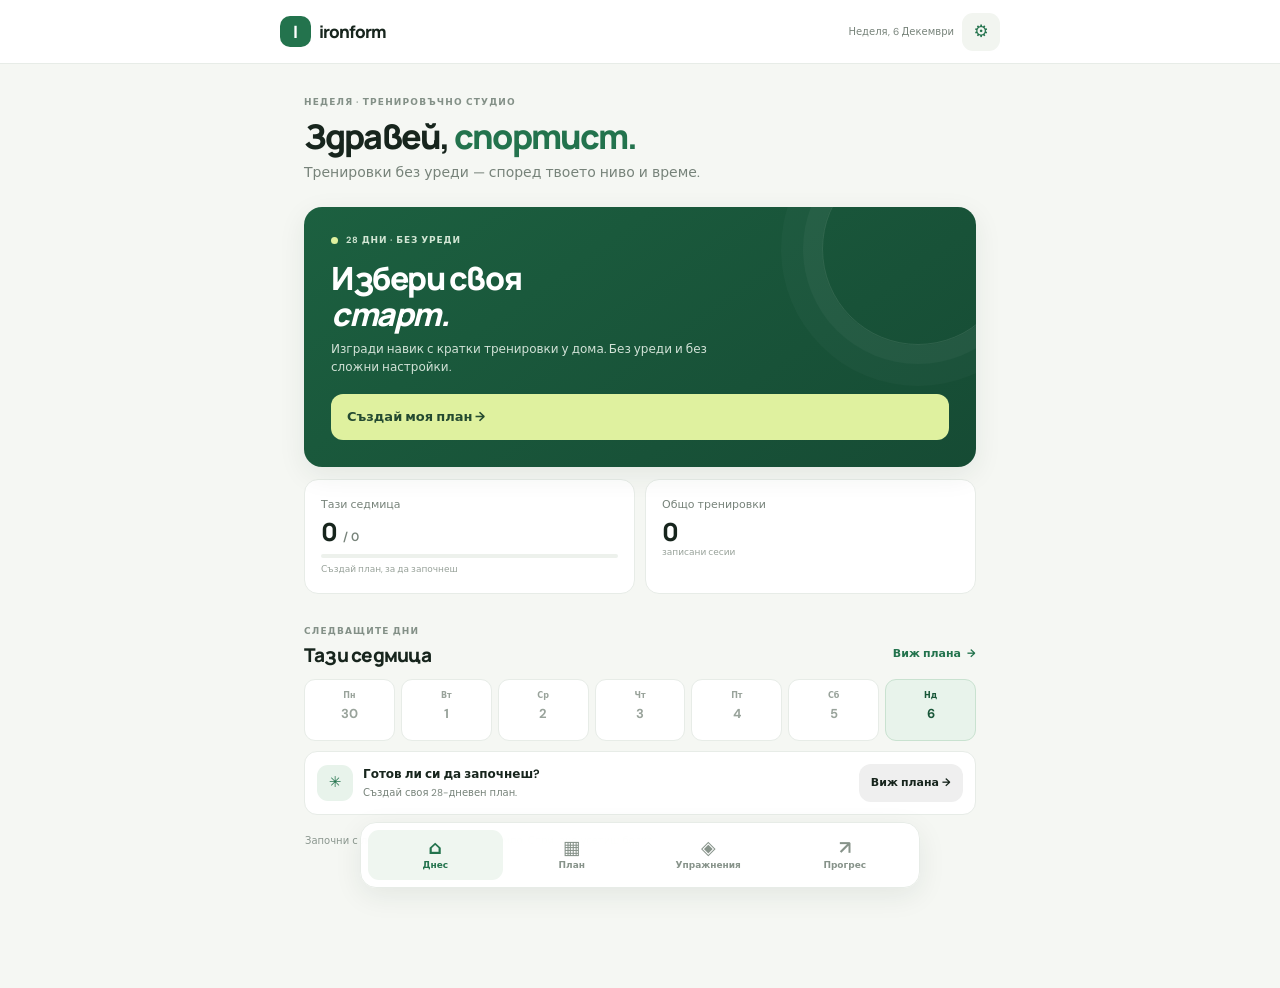
==== index.html @ 1d9c2529 "Add voice coaching and warm-up mobility guidance" ====
<!doctype html>
<html lang="bg">
<head>
  <meta charset="utf-8">
  <meta name="viewport" content="width=device-width, initial-scale=1, viewport-fit=cover">
  <meta name="theme-color" content="#f5f7f3">
  <meta name="description" content="Лесен тренировъчен план, запис на сериите и проследяване на прогреса.">
  <title>IronForm — Тренирай стъпка по стъпка</title>
  <link rel="preconnect" href="https://fonts.googleapis.com">
  <link rel="preconnect" href="https://fonts.gstatic.com" crossorigin>
  <link href="https://fonts.googleapis.com/css2?family=DM+Sans:wght@400;500;600;700&family=Manrope:wght@500;600;700;800&display=swap" rel="stylesheet">
  <link rel="stylesheet" href="styles.css?v=home-v2">
</head>
<body>
  <header class="app-header">
    <a class="brand" href="#home" aria-label="IronForm — начало"><span class="brand-mark">I</span><span>ironform</span></a>
    <div class="header-right"><span id="todayLabel"></span><button class="header-settings" id="settingsShortcut" aria-label="Настройки на плана">⚙</button></div>
  </header>

  <main class="app-main">
    <section class="view active" id="view-home" aria-labelledby="homeTitle">
      <p class="eyebrow" id="welcomeDate">ТРЕНИРОВЪЧНО СТУДИО</p>
      <h1 id="homeTitle">Здравей, <span>спортист.</span></h1>
      <p class="intro">Тренировки без уреди — според твоето ниво и време.</p>

      <article class="today-card">
        <span class="today-kicker"><i></i><span id="nextWorkoutBadge">28-ДНЕВНО ПРЕДИЗВИКАТЕЛСТВО</span></span>
        <h2 id="nextWorkoutTitle">Започни с 7 минути.</h2>
        <p id="nextWorkoutCopy">Избери зона, ниво и продължителност. Не ти трябва оборудване.</p>
        <button class="button button-primary button-large" id="heroAction">Създай моя план <span>→</span></button>
      </article>

      <div class="quick-stats" aria-label="Седмичен напредък">
        <div class="quick-stat"><span>Тази седмица</span><strong id="metricSessions">0 <small>/ 0</small></strong><div class="mini-progress"><i id="weeklyBar"></i></div><small id="weeklyCaption">Създай план, за да започнеш</small></div>
        <div class="quick-stat"><span>Общо тренировки</span><strong id="metricTotal">0</strong><small>записани сесии</small></div>
      </div>

      <section class="home-section"><div class="section-title"><div><p class="eyebrow">СЛЕДВАЩИТЕ ДНИ</p><h2>Тази седмица</h2></div><button class="plain-link" data-view="plan">Виж плана <span>→</span></button></div><div class="week-strip" id="weekStrip"></div><div class="up-next" id="upNext"></div></section>
      <p class="safety-note">Започни с лек вариант и спокойно темпо. Спри, ако усетиш болка.</p>
    </section>

    <section class="view" id="view-plan" aria-labelledby="planTitle">
      <p class="eyebrow">28 ДНИ · БЕЗ УРЕДИ</p><h1 id="planTitle">Моят план</h1><p class="intro">Кратки сесии, лесни инструкции и дни за възстановяване.</p>
      <div id="planContent"></div>
    </section>

    <section class="view" id="view-library" aria-labelledby="libraryTitle">
      <p class="eyebrow">ДВИЖЕНИЯ СЪС СОБСТВЕНО ТЕГЛО</p><h1 id="libraryTitle">Упражнения</h1><p class="intro">Кратки насоки за безопасно изпълнение.</p>
      <div class="library-tools"><label class="search-box"><span aria-hidden="true">⌕</span><input id="exerciseSearch" type="search" placeholder="Търси упражнение…" aria-label="Търси упражнение"></label><div class="filter-pills" id="groupFilters"></div></div>
      <div class="exercise-list" id="exerciseList"></div>
    </section>

    <section class="view" id="view-progress" aria-labelledby="progressTitle">
      <p class="eyebrow">ТВОЯТА ПОСЛЕДОВАТЕЛНОСТ</p><h1 id="progressTitle">Прогрес</h1><p class="intro">Виж какво си постигнал.</p>
      <div class="progress-cards"><article><span>Тренировки общо</span><strong id="progressTotal">0</strong></article><article><span>Този месец</span><strong id="progressMonth">0</strong></article><article><span>Последователни седмици</span><strong id="progressVolume">0</strong></article></div>
      <section class="history-panel"><h2>Последни тренировки</h2><div id="historyList"></div></section>
    </section>
  </main>

  <nav class="mobile-nav" aria-label="Навигация"><button class="active" data-view="home"><span>⌂</span>Днес</button><button data-view="plan"><span>▦</span>План</button><button data-view="library"><span>◈</span>Упражнения</button><button data-view="progress"><span>↗</span>Прогрес</button></nav>

  <dialog class="dialog setup-dialog" id="planDialog">
    <form method="dialog" id="planForm">
      <div class="dialog-heading"><div><p class="eyebrow" id="setupStepLabel">СТЪПКА 1 ОТ 3</p><h2>Твоят план за 28 дни</h2><p id="setupStepHint">Избери как искаш да се чувстваш.</p></div><button class="icon-button" type="button" data-close-setup aria-label="Затвори">×</button></div>
      <div class="wizard-bar"><i id="wizardProgress"></i></div>
      <section class="wizard-step active" data-step="0"><h3>Каква е целта ти?</h3><div class="choice-list"><button type="button" class="choice-card" data-choice="goal" data-value="fitness"><b>Обща форма</b><small>Повече енергия и постоянство</small><i>✓</i></button><button type="button" class="choice-card" data-choice="goal" data-value="strength"><b>Повече сила</b><small>Постепенно по-трудни движения</small><i>✓</i></button><button type="button" class="choice-card" data-choice="goal" data-value="weightloss"><b>Изгаряне на калории</b><small>Кратки активни кръгове</small><i>✓</i></button></div></section>
      <section class="wizard-step" data-step="1"><h3>Коя зона искаш да тренираш?</h3><div class="choice-grid focus-choices"><button type="button" class="choice-card compact" data-choice="focus" data-value="full"><b>Цяло тяло</b></button><button type="button" class="choice-card compact" data-choice="focus" data-value="abs"><b>Корем</b></button><button type="button" class="choice-card compact" data-choice="focus" data-value="chest"><b>Гърди</b></button><button type="button" class="choice-card compact" data-choice="focus" data-value="arms"><b>Ръце</b></button><button type="button" class="choice-card compact" data-choice="focus" data-value="legs"><b>Крака</b></button><button type="button" class="choice-card compact" data-choice="focus" data-value="butt"><b>Седалище</b></button><button type="button" class="choice-card compact" data-choice="focus" data-value="back"><b>Гръб</b></button></div><h3 class="second-question">Колко дни седмично?</h3><div class="choice-grid days-choices"><button type="button" class="choice-card compact" data-choice="days" data-value="3"><b>3 дни</b></button><button type="button" class="choice-card compact" data-choice="days" data-value="4"><b>4 дни</b></button><button type="button" class="choice-card compact" data-choice="days" data-value="5"><b>5 дни</b></button></div><h3 class="second-question">Време за тренировка</h3><div class="choice-grid duration-choices"><button type="button" class="choice-card compact" data-choice="duration" data-value="7"><b>7 мин</b></button><button type="button" class="choice-card compact" data-choice="duration" data-value="10"><b>10 мин</b></button><button type="button" class="choice-card compact" data-choice="duration" data-value="15"><b>15 мин</b></button></div></section>
      <section class="wizard-step" data-step="2"><h3>Избери нивото си</h3><div class="choice-list"><button type="button" class="choice-card" data-choice="experience" data-value="beginner"><b>Начинаещ</b><small>Спокойно темпо и основни движения</small><i>✓</i></button><button type="button" class="choice-card" data-choice="experience" data-value="intermediate"><b>Средно напреднал</b><small>Повече повторения и по-кратка почивка</small><i>✓</i></button><button type="button" class="choice-card" data-choice="experience" data-value="advanced"><b>Напреднал</b><small>По-предизвикателни варианти</small><i>✓</i></button></div><p class="equipment-note">Всички тренировки са без уреди. Използвай само постелка, ако имаш.</p></section>
      <select id="goal" class="visually-hidden" tabindex="-1" aria-hidden="true"><option value="fitness">Обща физическа форма</option><option value="strength">Сила</option><option value="weightloss">Изгаряне на калории</option></select><select id="focus" class="visually-hidden" tabindex="-1" aria-hidden="true"><option value="full">Цяло тяло</option><option value="abs">Корем</option><option value="chest">Гърди</option><option value="arms">Ръце</option><option value="legs">Крака</option><option value="butt">Седалище</option><option value="back">Гръб</option></select><select id="days" class="visually-hidden" tabindex="-1" aria-hidden="true"><option value="3">3</option><option value="4">4</option><option value="5">5</option></select><select id="duration" class="visually-hidden" tabindex="-1" aria-hidden="true"><option value="7">7</option><option value="10">10</option><option value="15">15</option></select><select id="experience" class="visually-hidden" tabindex="-1" aria-hidden="true"><option value="beginner">Начинаещ</option><option value="intermediate">Средно напреднал</option><option value="advanced">Напреднал</option></select><input class="visually-hidden" type="radio" name="equipment" value="bodyweight" checked>
      <div class="wizard-actions"><button class="button button-secondary" type="button" id="wizardBack" hidden>Назад</button><button class="button button-primary" type="button" id="wizardNext">Продължи <span>→</span></button><button class="button button-primary" type="submit" id="savePlanButton" hidden>Създай плана <span>→</span></button></div>
    </form>
  </dialog>

  <dialog class="dialog workout-dialog" id="workoutDialog"><div id="workoutModalContent"></div></dialog>
  <dialog class="dialog exercise-dialog" id="exerciseDialog"><div id="exerciseDialogContent"></div></dialog>
  <div class="toast" id="toast" role="status" aria-live="polite"></div>
  <script src="data.js"></script>
  <script src="planner.js?v=home-v2"></script>
</body>
</html>
---- styles.css ----
:root{color-scheme:light;--bg:#f5f7f3;--paper:#fff;--ink:#17251d;--muted:#77837a;--soft:#a1aaa3;--line:#e7ece7;--green:#23734d;--green-dark:#185638;--pale:#e8f3eb;--lime:#dff19f;--shadow:0 8px 28px rgba(28,54,37,.08);--body:"DM Sans",system-ui,sans-serif;--display:"Manrope",system-ui,sans-serif}*{box-sizing:border-box}html{min-height:100%;scroll-behavior:smooth}body{margin:0;min-width:320px;background:var(--bg);color:var(--ink);font:15px/1.5 var(--body);padding-bottom:calc(74px + env(safe-area-inset-bottom))}[hidden]{display:none!important}button,input,select{font:inherit}button{color:inherit;cursor:pointer;-webkit-tap-highlight-color:transparent}a{color:inherit;text-decoration:none}button:focus-visible,a:focus-visible,input:focus-visible,select:focus-visible{outline:3px solid #83bd96;outline-offset:2px}.app-header{position:sticky;z-index:10;top:0;height:58px;padding:0 17px;background:rgba(255,255,255,.94);backdrop-filter:blur(14px);border-bottom:1px solid var(--line);display:flex;align-items:center;justify-content:space-between}.brand{display:flex;align-items:center;gap:8px;font:800 17px var(--display);letter-spacing:-.06em}.brand-mark{width:31px;height:31px;display:grid;place-items:center;border-radius:10px;background:var(--green);color:#fff;font-size:17px;letter-spacing:0}.header-right{display:flex;align-items:center;gap:8px;color:var(--muted);font-size:10px;text-transform:capitalize}.header-settings,.icon-button{display:grid;place-items:center;width:38px;height:38px;border:0;border-radius:11px;background:#f2f5f0;color:var(--green);font-size:17px}.app-main{width:min(100%,600px);margin:0 auto;padding:23px 16px 28px}.view{display:none}.view.active{display:block;animation:enter .18s ease}@keyframes enter{from{opacity:.5;transform:translateY(4px)}to{opacity:1;transform:translateY(0)}}.eyebrow{margin:0 0 7px;color:#839087;font-size:9px;font-weight:700;letter-spacing:.13em}.view h1{margin:0;font:800 29px/1.12 var(--display);letter-spacing:-.055em}.view h1 span{color:var(--green)}.intro{margin:7px 0 20px;color:var(--muted);font-size:13px}.today-card{position:relative;overflow:hidden;padding:21px 19px 18px;border-radius:18px;background:linear-gradient(145deg,#1c6040,#164b34);color:white;box-shadow:var(--shadow)}.today-card::after{content:"";position:absolute;right:-38px;top:-54px;width:190px;height:190px;border-radius:50%;border:1px solid rgba(255,255,255,.1);box-shadow:0 0 0 19px rgba(255,255,255,.035),0 0 0 41px rgba(255,255,255,.025);pointer-events:none}.today-kicker{display:flex;align-items:center;gap:8px;color:#d2e6d4;font-size:9px;font-weight:700;letter-spacing:.1em}.today-kicker i{width:7px;height:7px;border-radius:50%;background:var(--lime)}.today-card h2{position:relative;z-index:1;max-width:360px;margin:14px 0 7px;font:800 27px/1.12 var(--display);letter-spacing:-.045em}.today-card p{position:relative;z-index:1;max-width:380px;margin:0 0 18px;color:#d2e2d7;font-size:12px}.button{display:inline-flex;align-items:center;justify-content:center;gap:8px;min-height:46px;padding:0 16px;border:0;border-radius:12px;font-size:13px;font-weight:700;transition:transform .15s,background .15s}.button:active{transform:scale(.98)}.button-primary{background:var(--green);color:#fff}.button-primary:hover{background:var(--green-dark)}.today-card .button-primary{background:var(--lime);color:#244a31}.today-card .button-primary:hover{background:#d1e982}.button-large{position:relative;z-index:1;width:100%;justify-content:space-between}.button-secondary{background:#eef3ee;color:#506358}.quick-stats{display:grid;grid-template-columns:1fr 1fr;gap:10px;margin-top:12px}.quick-stat{min-height:111px;padding:13px 14px;background:var(--paper);border:1px solid var(--line);border-radius:14px}.quick-stat>span,.quick-stat>small{display:block}.quick-stat>span{color:var(--muted);font-size:11px}.quick-stat>strong{display:block;margin:7px 0 2px;font:800 25px/1 var(--display)}.quick-stat>strong small{font:600 12px var(--body);color:var(--muted)}.quick-stat>small{font-size:9px;color:#98a29a}.mini-progress{height:4px;overflow:hidden;border-radius:6px;background:#edf1ec;margin:9px 0 5px}.mini-progress i{display:block;width:0;height:100%;border-radius:6px;background:var(--green);transition:width .2s}.home-section{margin-top:26px}.section-title{display:flex;justify-content:space-between;align-items:flex-end;margin-bottom:11px}.section-title .eyebrow{margin-bottom:4px}.section-title h2,.history-panel h2{margin:0;font:800 19px var(--display);letter-spacing:-.04em}.plain-link{border:0;background:none;padding:7px 0;color:var(--green);font-size:11px;font-weight:700}.plain-link span{margin-left:3px}.week-strip{display:grid;grid-template-columns:repeat(7,1fr);gap:6px}.day-cell{min-width:0;padding:9px 2px 7px;text-align:center;border:1px solid var(--line);border-radius:11px;background:#fff;color:#99a39b}.day-cell small,.day-cell strong{display:block}.day-cell small{font-size:8px;font-weight:700}.day-cell strong{margin:3px 0 4px;font-size:13px}.day-cell i{display:block;width:5px;height:5px;margin:auto;border-radius:50%;background:transparent}.day-cell.training{color:#65776b}.day-cell.training i{background:#9cc8a5}.day-cell.today{background:var(--pale);border-color:#c9e2d0;color:var(--green-dark)}.day-cell.done i{background:var(--green)}.up-next{display:flex;align-items:center;justify-content:space-between;gap:12px;margin-top:10px;padding:12px;border:1px solid var(--line);border-radius:13px;background:#fff}.up-next-main{display:flex;align-items:center;gap:10px;min-width:0}.up-next-icon{display:grid;place-items:center;width:36px;height:36px;flex:0 0 auto;border-radius:11px;background:var(--pale);color:var(--green)}.up-next strong,.up-next small{display:block}.up-next strong{font-size:12px}.up-next small{margin-top:2px;color:var(--muted);font-size:10px}.up-next .button{min-height:38px;padding:0 12px;font-size:11px;white-space:nowrap}.safety-note{margin:18px 1px 0;color:#8a968e;font-size:10px}.mobile-nav{position:fixed;z-index:20;inset:auto 0 0;display:grid;grid-template-columns:repeat(4,1fr);gap:2px;padding:6px 8px calc(6px + env(safe-area-inset-bottom));border-top:1px solid var(--line);background:rgba(255,255,255,.96);backdrop-filter:blur(16px)}.mobile-nav button{display:flex;flex-direction:column;align-items:center;justify-content:center;gap:2px;min-height:50px;border:0;border-radius:11px;background:transparent;color:#87938a;font-size:9px;font-weight:600}.mobile-nav button span{font-size:19px;line-height:1}.mobile-nav button.active{background:#eff6f0;color:var(--green)}
.plan-summary{margin-bottom:12px;padding:16px;border:1px solid #d9e9dd;border-radius:15px;background:#edf6ef}.plan-summary .eyebrow{margin-bottom:5px}.plan-summary h2{margin:0;font:800 18px/1.25 var(--display);letter-spacing:-.03em}.plan-summary p:not(.eyebrow){margin:5px 0 0;color:var(--muted);font-size:11px}.summary-tags{display:flex;gap:6px;margin-top:11px}.summary-tag{padding:6px 9px;border-radius:8px;background:#fff;color:#607166;font-size:9px;font-weight:600}.plan-days{display:grid;gap:9px}.day-plan-card{display:grid;grid-template-columns:40px minmax(0,1fr);align-items:start;gap:10px;padding:13px;border:1px solid var(--line);border-radius:14px;background:#fff}.day-mark{display:grid;place-items:center;width:36px;height:36px;border-radius:11px;background:#f0f5ef;color:var(--green);font:800 13px var(--display)}.day-plan-card h3{margin:0 0 3px;font:800 14px var(--display)}.day-plan-card p{margin:0;color:var(--muted);font-size:10px;line-height:1.4}.day-plan-card>.button{grid-column:2;justify-self:start;min-height:40px;margin-top:8px;padding:0 15px;font-size:11px}.day-exercises{display:flex;flex-wrap:wrap;gap:5px;margin-top:7px}.day-exercises span{padding:4px 7px;border-radius:7px;background:#f5f7f4;color:#56675b;font-size:9px}.rest-day{align-items:center;background:#f8f9f7}.rest-day .day-mark{background:#f0f1ed;color:#9da69e}.rest-day>span:last-child{grid-column:2;padding:4px 0;color:#9aa39a;font-size:9px;letter-spacing:.04em}.setup-empty{padding:28px 19px;text-align:center;border:1px dashed #cedbd0;border-radius:15px;background:#fff}.empty-symbol{display:grid;place-items:center;width:46px;height:46px;margin:0 auto 11px;border-radius:15px;background:var(--pale);color:var(--green);font-size:21px}.setup-empty h2{margin:0 0 6px;font:800 19px var(--display)}.setup-empty p{margin:0 auto 14px;max-width:330px;color:var(--muted);font-size:12px}.setup-empty .button{width:100%}
.library-tools{position:sticky;top:58px;z-index:5;margin:0 -16px 12px;padding:0 16px 9px;background:var(--bg)}.search-box{display:flex;align-items:center;gap:9px;height:46px;padding:0 13px;border:1px solid var(--line);border-radius:12px;background:#fff;color:#87928a}.search-box span{font-size:19px}.search-box input{width:100%;border:0;outline:0;background:transparent;color:var(--ink);font-size:13px}.filter-pills{display:flex;gap:6px;overflow-x:auto;padding:8px 0 2px;scrollbar-width:none}.filter-pills::-webkit-scrollbar{display:none}.filter-pill{flex:0 0 auto;min-height:34px;padding:0 12px;border:1px solid var(--line);border-radius:99px;background:#fff;color:#77837a;font-size:10px;font-weight:600}.filter-pill.active{border-color:var(--green);background:var(--green);color:white}.exercise-list{display:grid;gap:8px}.exercise-card{display:flex;align-items:center;gap:11px;width:100%;min-height:67px;padding:11px 12px;border:1px solid var(--line);border-radius:13px;background:#fff;text-align:left;font:inherit;color:var(--ink);transition:border-color .15s}.exercise-card:active{border-color:#8eb89a}.exercise-glyph{display:grid;place-items:center;width:39px;height:39px;flex:0 0 auto;border-radius:12px;background:var(--pale);color:var(--green);font-size:16px}.exercise-card-copy{min-width:0}.exercise-card-copy strong,.exercise-card-copy small{display:block}.exercise-card-copy strong{font:700 13px var(--display)}.exercise-card-copy small{margin-top:2px;color:var(--muted);font-size:10px}.exercise-detail{margin-left:auto;color:#87938a;font-size:18px}.empty-state{padding:28px 18px;border:1px solid var(--line);border-radius:13px;background:#fff;color:var(--muted);text-align:center;font-size:12px}
.progress-cards{display:grid;grid-template-columns:1fr 1fr;gap:9px}.progress-cards article{min-height:91px;padding:13px;border:1px solid var(--line);border-radius:13px;background:#fff}.progress-cards article:last-child{grid-column:1/-1}.progress-cards span{display:block;color:var(--muted);font-size:10px}.progress-cards strong{display:block;margin-top:8px;font:800 24px/1 var(--display)}.progress-cards strong small{font:600 11px var(--body);color:var(--muted)}.history-panel{margin-top:21px;padding:16px;border:1px solid var(--line);border-radius:14px;background:#fff}.history-panel h2{margin-bottom:11px}.history-row{display:flex;align-items:center;gap:10px;padding:11px 0;border-top:1px solid #eef1ed}.history-row:first-child{border-top:0}.history-check{display:grid;place-items:center;width:33px;height:33px;flex:0 0 auto;border-radius:10px;background:var(--pale);color:var(--green)}.history-row strong,.history-row small{display:block}.history-row strong{font-size:11px}.history-row small{margin-top:3px;color:var(--muted);font-size:9px}.history-volume{margin-left:auto;color:#607166;font-size:10px;font-weight:700;white-space:nowrap}.no-history{padding:14px 0;color:var(--muted);font-size:11px}
.dialog{width:min(100%,520px);max-width:520px;max-height:min(94dvh,850px);padding:0;overflow:auto;border:0;border-radius:21px;background:#fff;color:var(--ink);box-shadow:0 20px 80px rgba(10,31,18,.23)}.dialog::backdrop{background:rgba(12,27,18,.56);backdrop-filter:blur(3px)}.setup-dialog form{padding:19px 17px calc(17px + env(safe-area-inset-bottom))}.dialog-heading{display:flex;align-items:flex-start;justify-content:space-between;gap:12px}.dialog-heading h2{margin:0;font:800 23px var(--display);letter-spacing:-.04em}.dialog-heading p:not(.eyebrow){margin:4px 0 0;color:var(--muted);font-size:11px}.dialog-heading .eyebrow{margin-bottom:4px}.wizard-bar{height:5px;margin:17px 0 20px;overflow:hidden;border-radius:9px;background:#edf1ec}.wizard-bar i{display:block;width:33.33%;height:100%;border-radius:9px;background:var(--green);transition:width .2s}.wizard-step{display:none}.wizard-step.active{display:block}.wizard-step>h3{margin:0 0 12px;font:800 16px var(--display);letter-spacing:-.02em}.choice-list{display:grid;gap:8px}.choice-card{position:relative;display:flex;flex-direction:column;align-items:flex-start;justify-content:center;gap:3px;width:100%;min-height:61px;padding:11px 43px 11px 12px;border:1px solid var(--line);border-radius:12px;background:#fff;text-align:left}.choice-card b{font-size:12px}.choice-card small{color:var(--muted);font-size:10px}.choice-card i{position:absolute;right:12px;top:50%;display:grid;place-items:center;width:21px;height:21px;transform:translateY(-50%);border:1px solid #dce5dc;border-radius:50%;color:transparent;font-size:11px;font-style:normal}.choice-card.selected{border-color:#69a77d;background:#f3f8f3;box-shadow:0 0 0 1px #69a77d}.choice-card.selected i{border-color:var(--green);background:var(--green);color:#fff}.choice-grid{display:grid;grid-template-columns:repeat(4,1fr);gap:7px}.choice-card.compact{min-height:48px;align-items:center;padding:8px 5px;text-align:center}.second-question{margin-top:19px!important}.simple-select{display:grid;gap:6px;margin-top:15px}.simple-select span{font-size:10px;font-weight:700;color:#67746a}.simple-select select{height:45px;padding:0 11px;border:1px solid var(--line);border-radius:10px;background:#fbfcfa;color:var(--ink);font-size:12px}.wizard-actions{display:flex;gap:8px;margin-top:20px}.wizard-actions .button{flex:1}.visually-hidden{position:absolute!important;width:1px!important;height:1px!important;padding:0!important;margin:-1px!important;overflow:hidden!important;clip:rect(0,0,0,0)!important;white-space:nowrap!important;border:0!important}
.workout-dialog{width:100%;height:100dvh;max-width:none;max-height:none;margin:0;padding:0;border-radius:0}.workout-dialog>div{min-height:100%;padding:calc(14px + env(safe-area-inset-top)) 17px calc(18px + env(safe-area-inset-bottom));display:flex;flex-direction:column}.workout-head{display:flex;align-items:flex-start;justify-content:space-between;gap:10px;padding-bottom:13px;border-bottom:1px solid var(--line)}.workout-head .eyebrow{margin-bottom:4px}.workout-head h2{margin:0;font:800 21px var(--display)}.workout-head p:not(.eyebrow){margin:3px 0 0;color:var(--muted);font-size:10px}.workout-progress{margin:12px 0 15px;color:var(--muted);font-size:10px}.progress-track{height:5px;margin-top:6px;overflow:hidden;border-radius:8px;background:#edf1ec}.progress-track i{display:block;height:100%;border-radius:8px;background:var(--green);transition:width .2s}.workout-focus{flex:1}.exercise-step-label{margin:0 0 7px;color:var(--green);font-size:10px;font-weight:700;letter-spacing:.08em}.workout-focus h3{margin:0;font:800 24px/1.18 var(--display);letter-spacing:-.04em}.workout-focus .exercise-meta{margin:6px 0 16px;color:var(--muted);font-size:11px}.set-card{padding:15px;border:1px solid var(--line);border-radius:15px;background:#f9faf8}.set-card-top{display:flex;justify-content:space-between;align-items:center;margin-bottom:12px}.set-card-top strong{font:800 14px var(--display)}.set-card-top span{color:var(--muted);font-size:10px}.set-fields{display:grid;grid-template-columns:1fr 1fr;gap:9px}.set-fields label{display:grid;gap:5px;color:#69766c;font-size:9px;font-weight:700}.set-fields input{width:100%;height:49px;padding:0 11px;border:1px solid #dfe7df;border-radius:11px;background:#fff;color:var(--ink);font-size:17px;font-weight:700}.set-action{width:100%;margin-top:12px}.rest-timer{display:flex;align-items:center;justify-content:space-between;gap:10px;margin-top:11px;padding:12px;border-radius:12px;background:var(--pale)}.rest-timer span{color:#607166;font-size:10px}.rest-timer strong{display:block;color:var(--green-dark);font:800 19px var(--display)}.rest-timer .button{min-height:36px;padding:0 11px;font-size:10px}.finish-bar{margin-top:12px}.finish-bar .button{width:100%;min-height:49px}.finish-bar p{margin:0 0 9px;color:var(--muted);text-align:center;font-size:10px}.exercise-todo{display:flex;gap:6px;flex-wrap:wrap;margin-top:15px}.exercise-todo span{padding:5px 8px;border-radius:8px;background:#f1f4f0;color:#7a867d;font-size:9px}.exercise-todo span.current{background:var(--pale);color:var(--green);font-weight:700}
.exercise-dialog{max-width:780px}.exercise-dialog>div{padding:0}.exercise-detail-layout{display:grid;grid-template-columns:1fr 1fr}.exercise-media{display:grid;place-items:center;min-height:260px;overflow:hidden;background:#173a29}.exercise-media video,.exercise-media img{display:block;width:100%;height:100%;max-height:460px;object-fit:cover}.exercise-media-placeholder{display:grid;place-items:center;width:100%;min-height:260px;color:var(--lime);font-size:56px}.exercise-detail-copy{padding:19px}.exercise-detail-top{display:flex;align-items:flex-start;justify-content:space-between;gap:8px}.exercise-detail-top h2{margin:0;font:800 22px/1.15 var(--display);letter-spacing:-.035em}.exercise-detail-top .eyebrow{margin-bottom:5px}.exercise-description{margin:13px 0;color:var(--muted);font-size:11px;line-height:1.65}.exercise-prescription{display:grid;grid-template-columns:repeat(3,1fr);gap:6px;margin:13px 0 17px}.exercise-prescription span{padding:9px 7px;border-radius:10px;background:#f2f6f1}.exercise-prescription small,.exercise-prescription b{display:block}.exercise-prescription small{color:#89948c;font-size:7px;letter-spacing:.08em}.exercise-prescription b{margin-top:3px;font:800 12px var(--display)}.exercise-detail-copy>h3{margin:0 0 7px;font:800 13px var(--display)}.exercise-tips{display:grid;gap:7px;margin:0;padding:0;list-style:none}.exercise-tips li{position:relative;padding-left:16px;color:#66736a;font-size:10px}.exercise-tips li::before{position:absolute;left:0;content:"✓";color:var(--green);font-weight:800}.toast{position:fixed;z-index:50;right:14px;bottom:calc(78px + env(safe-area-inset-bottom));left:14px;max-width:560px;margin:0 auto;padding:12px 15px;border-radius:12px;background:#173f2b;color:#fff;text-align:center;font-size:12px;box-shadow:var(--shadow);opacity:0;pointer-events:none;transform:translateY(8px);transition:.2s}.toast.show{opacity:1;transform:translateY(0)}body.workout-active .mobile-nav{display:none}body.workout-active{padding-bottom:0}
@media(min-width:700px){.app-header{height:64px;padding:0 max(calc((100vw - 720px)/2),22px)}.app-main{width:min(100%,720px);padding:32px 24px 40px}.view h1{font-size:34px}.intro{font-size:14px;margin-bottom:24px}.today-card{padding:27px}.today-card h2{font-size:32px}.quick-stat{padding:16px}.home-section{margin-top:31px}.mobile-nav{right:50%;bottom:12px;left:auto;width:min(560px,calc(100% - 24px));transform:translateX(50%);padding:7px;border:1px solid var(--line);border-radius:16px;box-shadow:var(--shadow)}body{padding-bottom:100px}.day-plan-card{grid-template-columns:44px 1fr auto;align-items:center;padding:15px}.day-plan-card>.button{grid-column:auto;grid-row:1;justify-self:end;margin:0}.rest-day>span:last-child{grid-column:3;grid-row:1}.plan-days{gap:10px}.dialog{border-radius:20px}.workout-dialog{width:min(560px,100%);height:min(100dvh,920px);max-height:94dvh;margin:auto;border-radius:20px}.workout-dialog>div{min-height:100%;padding:22px}.exercise-detail-copy{padding:24px}.exercise-media{min-height:390px}}
@media(max-width:380px){.app-main{padding-right:13px;padding-left:13px}.today-card{padding:18px 16px}.today-card h2{font-size:24px}.week-strip{gap:4px}.day-cell{padding-right:1px;padding-left:1px}.day-cell small{font-size:7px}.quick-stat{padding:12px}.up-next{padding:10px}.up-next .button{padding:0 9px}}
@media(prefers-reduced-motion:reduce){*,*::before,*::after{scroll-behavior:auto!important;animation-duration:.01ms!important;transition-duration:.01ms!important}}

/* Home-workout challenge additions */
.challenge-week{margin:18px 0 24px}.challenge-week-heading{display:flex;align-items:center;justify-content:space-between;margin:0 2px 9px;color:var(--green);font-size:10px;font-weight:800;letter-spacing:.08em}.challenge-week-heading strong{color:#849188;font-size:10px;font-weight:600;letter-spacing:0}.focus-choices{grid-template-columns:repeat(2,minmax(0,1fr))}.focus-choices .choice-card{min-height:54px}.equipment-note{margin:14px 0 0;padding:12px;border-radius:11px;background:#eff5ef;color:#607166;font-size:12px}.body-reps-field{display:grid;gap:5px;margin:12px 0;color:#65756a;font-size:11px;font-weight:700}.body-reps-field input{width:100%;height:49px;padding:0 13px;border:1px solid var(--line);border-radius:11px;background:#fff;color:var(--ink);font-size:19px;font-weight:700}.workout-adjust{display:flex;justify-content:space-between;gap:10px;margin-top:10px}.workout-adjust button{padding:6px 0;border:0;background:transparent;color:var(--green);font-size:11px;font-weight:700}.warmup-note{margin:13px 0;padding:11px;border-radius:10px;background:#f3f6ef;color:#647567;font-size:11px}.home-move-illustration{min-height:170px;background:radial-gradient(circle at 50% 45%,#dff19f 0 38px,transparent 39px),linear-gradient(145deg,#e8f3eb,#f7faf5);font-size:46px;color:#23734d}.workout-done{border-color:#cce1cf;background:#fbfefb}.day-plan-card .day-exercises{max-height:70px;overflow:hidden}.exercise-tips{padding-left:18px;color:#627268;font-size:12px}.exercise-tips li{margin:5px 0}.exercise-list{padding-bottom:20px}
@media(min-width:620px){.focus-choices{grid-template-columns:repeat(3,minmax(0,1fr))}}
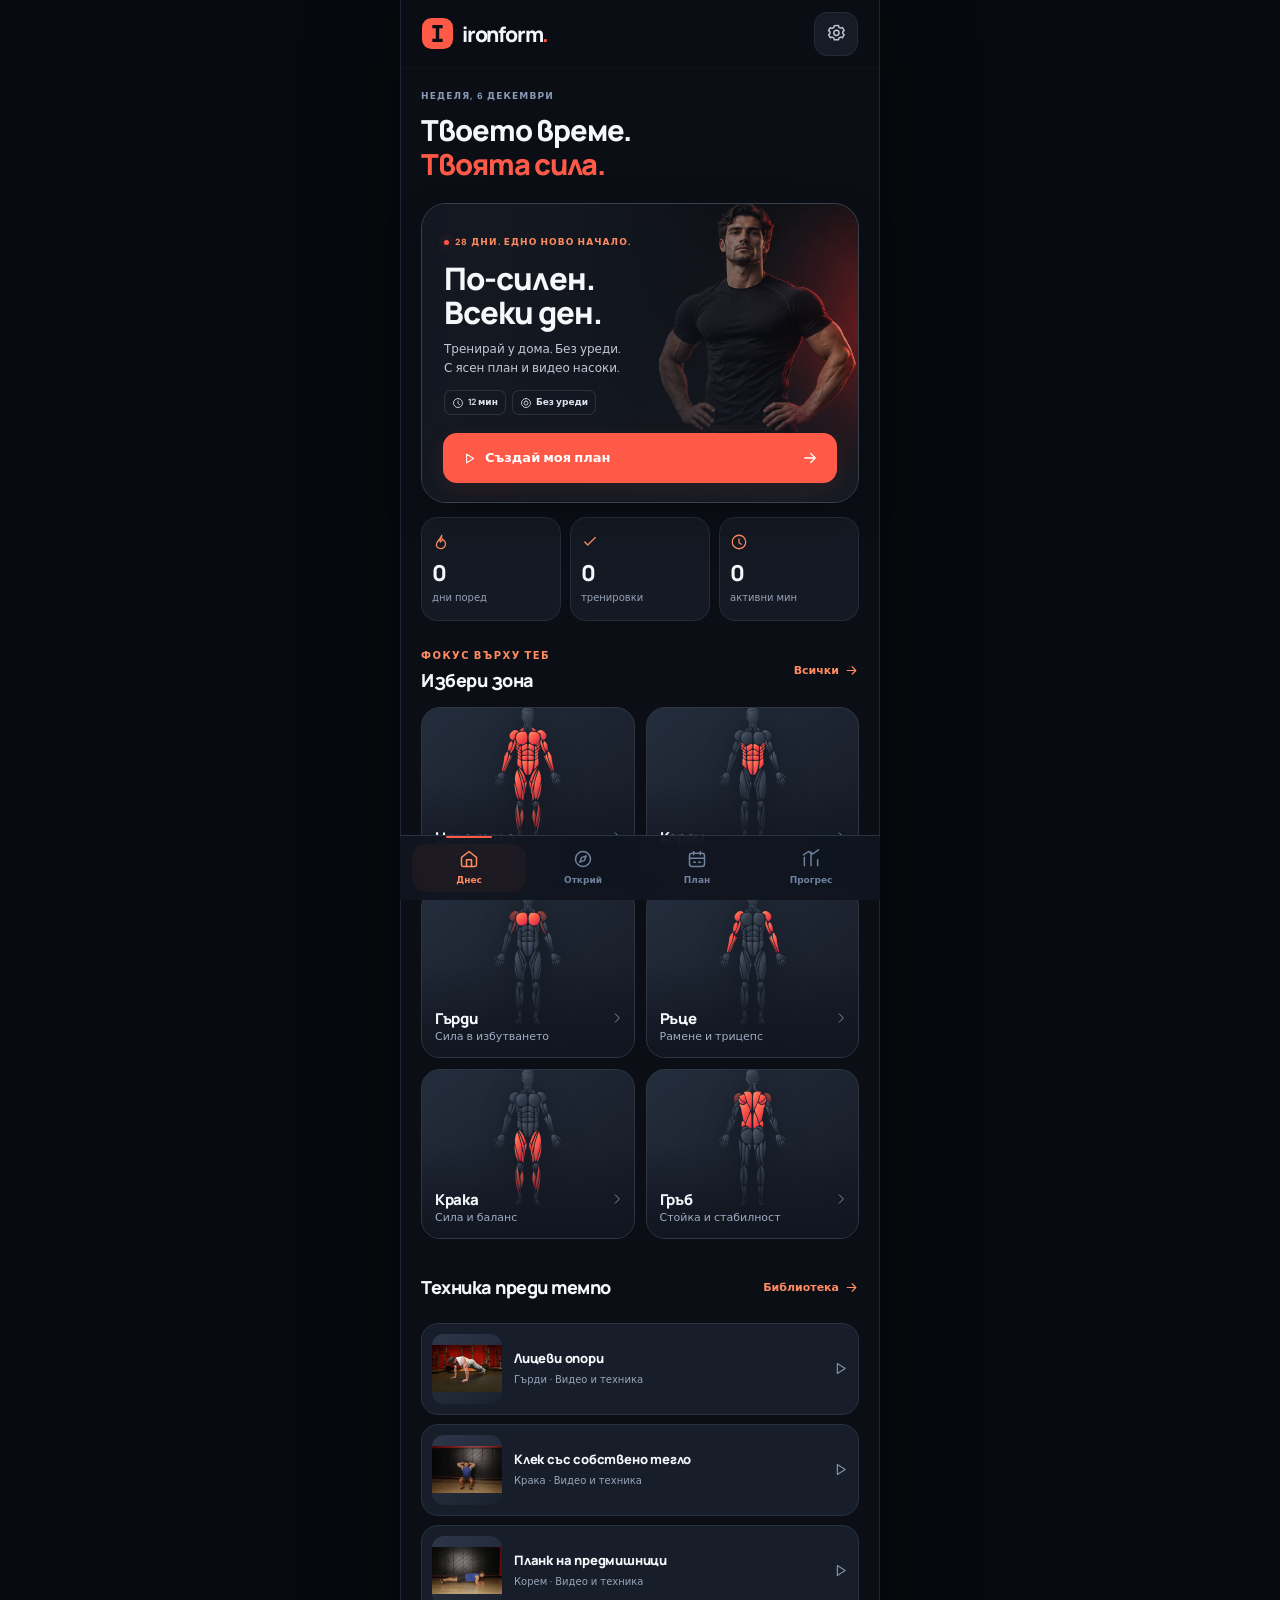
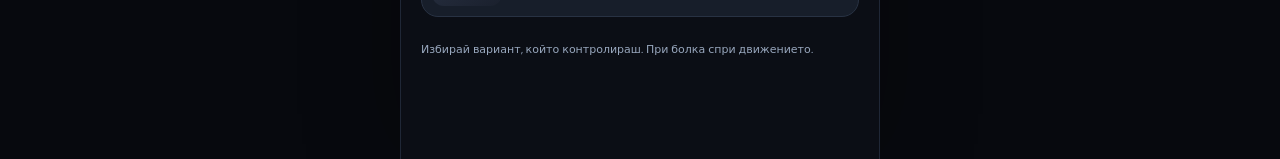
==== commit 42befc69: "Rebuild IronForm with dark mobile UI, anatomical atlas and verified exercise videos" ====
--- a/index.html
+++ b/index.html
@@ -3,78 +3,54 @@
 <head>
   <meta charset="utf-8">
   <meta name="viewport" content="width=device-width, initial-scale=1, viewport-fit=cover">
-  <meta name="theme-color" content="#f5f7f3">
-  <meta name="description" content="Лесен тренировъчен план, запис на сериите и проследяване на прогреса.">
-  <title>IronForm — Тренирай стъпка по стъпка</title>
+  <meta name="theme-color" content="#0b0e15">
+  <meta name="color-scheme" content="dark">
+  <meta name="description" content="IronForm — персонален тренировъчен план у дома, видео техника и мускулни илюстрации. Тренирай с увереност, без уреди.">
+  <meta name="apple-mobile-web-app-capable" content="yes">
+  <meta name="apple-mobile-web-app-status-bar-style" content="black-translucent">
+  <title>IronForm — Твоят тренировъчен ритъм</title>
   <link rel="preconnect" href="https://fonts.googleapis.com">
   <link rel="preconnect" href="https://fonts.gstatic.com" crossorigin>
   <link href="https://fonts.googleapis.com/css2?family=DM+Sans:wght@400;500;600;700&family=Manrope:wght@500;600;700;800&display=swap" rel="stylesheet">
-  <link rel="stylesheet" href="styles.css?v=home-v2">
+  <link rel="icon" type="image/svg+xml" href="data:image/svg+xml,%3Csvg xmlns='http://www.w3.org/2000/svg' viewBox='0 0 64 64'%3E%3Crect width='64' height='64' rx='17' fill='%23ff5947'/%3E%3Cpath d='M22 15h20v7h-6v20h6v7H22v-7h6V22h-6z' fill='%230b0e15'/%3E%3C/svg%3E">
+  <link rel="stylesheet" href="styles.css?v=premium-v1">
+  <script defer src="anatomy.js?v=premium-v1"></script>
+  <script defer src="exercise-data.js?v=premium-v1"></script>
+  <script defer src="media-data.js?v=premium-v1"></script>
+  <script defer src="premium.js?v=premium-v1"></script>
 </head>
 <body>
-  <header class="app-header">
-    <a class="brand" href="#home" aria-label="IronForm — начало"><span class="brand-mark">I</span><span>ironform</span></a>
-    <div class="header-right"><span id="todayLabel"></span><button class="header-settings" id="settingsShortcut" aria-label="Настройки на плана">⚙</button></div>
-  </header>
+  <div class="app-shell">
+    <header class="app-header">
+      <a class="brand" href="#home" data-nav="home" aria-label="IronForm — начало">
+        <svg class="brand-symbol" viewBox="0 0 36 36" fill="none" aria-hidden="true"><rect width="36" height="36" rx="11" fill="currentColor"/><path d="M12 8h12v4h-4v12h4v4H12v-4h4V12h-4V8Z" fill="#0B0E15"/></svg>
+        <span>ironform<span class="brand-dot">.</span></span>
+      </a>
+      <button class="header-action icon-button" type="button" data-action="settings" aria-label="Настройки">
+        <svg viewBox="0 0 24 24" fill="none" stroke="currentColor" stroke-width="1.7" stroke-linecap="round" stroke-linejoin="round" aria-hidden="true"><path d="m9.5 3-.6 2.2-2 .9-2-.7-2 3.4L4.5 10v2l-1.6 1.4 2 3.4 2-.7 2 .9.6 2.2h4.7l.6-2.2 2-.9 2 .7 2-3.4-1.6-1.4v-2l1.6-1.4-2-3.4-2 .7-2-.9-.6-2.2Z"/><circle cx="11.9" cy="11.2" r="3"/></svg>
+      </button>
+    </header>
 
-  <main class="app-main">
-    <section class="view active" id="view-home" aria-labelledby="homeTitle">
-      <p class="eyebrow" id="welcomeDate">ТРЕНИРОВЪЧНО СТУДИО</p>
-      <h1 id="homeTitle">Здравей, <span>спортист.</span></h1>
-      <p class="intro">Тренировки без уреди — според твоето ниво и време.</p>
+    <main class="app-main">
+      <section class="view active" id="view-home" aria-label="Днес"><div id="homeContent"><div class="initial-loader" aria-live="polite"><span class="loader-mark"></span><p>Твоят следващ старт е тук.</p></div></div></section>
+      <section class="view" id="view-discover" aria-label="Открий тренировка"><div id="discoverContent"></div></section>
+      <section class="view" id="view-plan" aria-label="Моят план"><div id="planContent"></div></section>
+      <section class="view" id="view-progress" aria-label="Моят прогрес"><div id="progressContent"></div></section>
+    </main>
 
-      <article class="today-card">
-        <span class="today-kicker"><i></i><span id="nextWorkoutBadge">28-ДНЕВНО ПРЕДИЗВИКАТЕЛСТВО</span></span>
-        <h2 id="nextWorkoutTitle">Започни с 7 минути.</h2>
-        <p id="nextWorkoutCopy">Избери зона, ниво и продължителност. Не ти трябва оборудване.</p>
-        <button class="button button-primary button-large" id="heroAction">Създай моя план <span>→</span></button>
-      </article>
+    <nav class="bottom-nav" aria-label="Основна навигация">
+      <button class="active" type="button" data-nav="home" aria-current="page"><svg viewBox="0 0 24 24" fill="none" stroke="currentColor" stroke-width="1.8" stroke-linecap="round" stroke-linejoin="round" aria-hidden="true"><path d="m3 10 9-7 9 7v9a2 2 0 0 1-2 2H5a2 2 0 0 1-2-2z"/><path d="M9 21v-8h6v8"/></svg><span>Днес</span></button>
+      <button type="button" data-nav="discover"><svg viewBox="0 0 24 24" fill="none" stroke="currentColor" stroke-width="1.8" stroke-linecap="round" stroke-linejoin="round" aria-hidden="true"><circle cx="12" cy="12" r="9"/><path d="m15.8 8.2-2.1 5.5-5.5 2.1 2.1-5.5z"/></svg><span>Открий</span></button>
+      <button type="button" data-nav="plan"><svg viewBox="0 0 24 24" fill="none" stroke="currentColor" stroke-width="1.8" stroke-linecap="round" stroke-linejoin="round" aria-hidden="true"><rect x="3" y="5" width="18" height="16" rx="3"/><path d="M16 3v4M8 3v4M3 11h18m-13 5h2m4 0h2"/></svg><span>План</span></button>
+      <button type="button" data-nav="progress"><svg viewBox="0 0 24 24" fill="none" stroke="currentColor" stroke-width="1.8" stroke-linecap="round" stroke-linejoin="round" aria-hidden="true"><path d="M4 20V10m8 10V4m8 16v-7"/><path d="m3 7 6-4 5 3 7-5"/></svg><span>Прогрес</span></button>
+    </nav>
+  </div>
 
-      <div class="quick-stats" aria-label="Седмичен напредък">
-        <div class="quick-stat"><span>Тази седмица</span><strong id="metricSessions">0 <small>/ 0</small></strong><div class="mini-progress"><i id="weeklyBar"></i></div><small id="weeklyCaption">Създай план, за да започнеш</small></div>
-        <div class="quick-stat"><span>Общо тренировки</span><strong id="metricTotal">0</strong><small>записани сесии</small></div>
-      </div>
-
-      <section class="home-section"><div class="section-title"><div><p class="eyebrow">СЛЕДВАЩИТЕ ДНИ</p><h2>Тази седмица</h2></div><button class="plain-link" data-view="plan">Виж плана <span>→</span></button></div><div class="week-strip" id="weekStrip"></div><div class="up-next" id="upNext"></div></section>
-      <p class="safety-note">Започни с лек вариант и спокойно темпо. Спри, ако усетиш болка.</p>
-    </section>
-
-    <section class="view" id="view-plan" aria-labelledby="planTitle">
-      <p class="eyebrow">28 ДНИ · БЕЗ УРЕДИ</p><h1 id="planTitle">Моят план</h1><p class="intro">Кратки сесии, лесни инструкции и дни за възстановяване.</p>
-      <div id="planContent"></div>
-    </section>
-
-    <section class="view" id="view-library" aria-labelledby="libraryTitle">
-      <p class="eyebrow">ДВИЖЕНИЯ СЪС СОБСТВЕНО ТЕГЛО</p><h1 id="libraryTitle">Упражнения</h1><p class="intro">Кратки насоки за безопасно изпълнение.</p>
-      <div class="library-tools"><label class="search-box"><span aria-hidden="true">⌕</span><input id="exerciseSearch" type="search" placeholder="Търси упражнение…" aria-label="Търси упражнение"></label><div class="filter-pills" id="groupFilters"></div></div>
-      <div class="exercise-list" id="exerciseList"></div>
-    </section>
-
-    <section class="view" id="view-progress" aria-labelledby="progressTitle">
-      <p class="eyebrow">ТВОЯТА ПОСЛЕДОВАТЕЛНОСТ</p><h1 id="progressTitle">Прогрес</h1><p class="intro">Виж какво си постигнал.</p>
-      <div class="progress-cards"><article><span>Тренировки общо</span><strong id="progressTotal">0</strong></article><article><span>Този месец</span><strong id="progressMonth">0</strong></article><article><span>Последователни седмици</span><strong id="progressVolume">0</strong></article></div>
-      <section class="history-panel"><h2>Последни тренировки</h2><div id="historyList"></div></section>
-    </section>
-  </main>
-
-  <nav class="mobile-nav" aria-label="Навигация"><button class="active" data-view="home"><span>⌂</span>Днес</button><button data-view="plan"><span>▦</span>План</button><button data-view="library"><span>◈</span>Упражнения</button><button data-view="progress"><span>↗</span>Прогрес</button></nav>
-
-  <dialog class="dialog setup-dialog" id="planDialog">
-    <form method="dialog" id="planForm">
-      <div class="dialog-heading"><div><p class="eyebrow" id="setupStepLabel">СТЪПКА 1 ОТ 3</p><h2>Твоят план за 28 дни</h2><p id="setupStepHint">Избери как искаш да се чувстваш.</p></div><button class="icon-button" type="button" data-close-setup aria-label="Затвори">×</button></div>
-      <div class="wizard-bar"><i id="wizardProgress"></i></div>
-      <section class="wizard-step active" data-step="0"><h3>Каква е целта ти?</h3><div class="choice-list"><button type="button" class="choice-card" data-choice="goal" data-value="fitness"><b>Обща форма</b><small>Повече енергия и постоянство</small><i>✓</i></button><button type="button" class="choice-card" data-choice="goal" data-value="strength"><b>Повече сила</b><small>Постепенно по-трудни движения</small><i>✓</i></button><button type="button" class="choice-card" data-choice="goal" data-value="weightloss"><b>Изгаряне на калории</b><small>Кратки активни кръгове</small><i>✓</i></button></div></section>
-      <section class="wizard-step" data-step="1"><h3>Коя зона искаш да тренираш?</h3><div class="choice-grid focus-choices"><button type="button" class="choice-card compact" data-choice="focus" data-value="full"><b>Цяло тяло</b></button><button type="button" class="choice-card compact" data-choice="focus" data-value="abs"><b>Корем</b></button><button type="button" class="choice-card compact" data-choice="focus" data-value="chest"><b>Гърди</b></button><button type="button" class="choice-card compact" data-choice="focus" data-value="arms"><b>Ръце</b></button><button type="button" class="choice-card compact" data-choice="focus" data-value="legs"><b>Крака</b></button><button type="button" class="choice-card compact" data-choice="focus" data-value="butt"><b>Седалище</b></button><button type="button" class="choice-card compact" data-choice="focus" data-value="back"><b>Гръб</b></button></div><h3 class="second-question">Колко дни седмично?</h3><div class="choice-grid days-choices"><button type="button" class="choice-card compact" data-choice="days" data-value="3"><b>3 дни</b></button><button type="button" class="choice-card compact" data-choice="days" data-value="4"><b>4 дни</b></button><button type="button" class="choice-card compact" data-choice="days" data-value="5"><b>5 дни</b></button></div><h3 class="second-question">Време за тренировка</h3><div class="choice-grid duration-choices"><button type="button" class="choice-card compact" data-choice="duration" data-value="7"><b>7 мин</b></button><button type="button" class="choice-card compact" data-choice="duration" data-value="10"><b>10 мин</b></button><button type="button" class="choice-card compact" data-choice="duration" data-value="15"><b>15 мин</b></button></div></section>
-      <section class="wizard-step" data-step="2"><h3>Избери нивото си</h3><div class="choice-list"><button type="button" class="choice-card" data-choice="experience" data-value="beginner"><b>Начинаещ</b><small>Спокойно темпо и основни движения</small><i>✓</i></button><button type="button" class="choice-card" data-choice="experience" data-value="intermediate"><b>Средно напреднал</b><small>Повече повторения и по-кратка почивка</small><i>✓</i></button><button type="button" class="choice-card" data-choice="experience" data-value="advanced"><b>Напреднал</b><small>По-предизвикателни варианти</small><i>✓</i></button></div><p class="equipment-note">Всички тренировки са без уреди. Използвай само постелка, ако имаш.</p></section>
-      <select id="goal" class="visually-hidden" tabindex="-1" aria-hidden="true"><option value="fitness">Обща физическа форма</option><option value="strength">Сила</option><option value="weightloss">Изгаряне на калории</option></select><select id="focus" class="visually-hidden" tabindex="-1" aria-hidden="true"><option value="full">Цяло тяло</option><option value="abs">Корем</option><option value="chest">Гърди</option><option value="arms">Ръце</option><option value="legs">Крака</option><option value="butt">Седалище</option><option value="back">Гръб</option></select><select id="days" class="visually-hidden" tabindex="-1" aria-hidden="true"><option value="3">3</option><option value="4">4</option><option value="5">5</option></select><select id="duration" class="visually-hidden" tabindex="-1" aria-hidden="true"><option value="7">7</option><option value="10">10</option><option value="15">15</option></select><select id="experience" class="visually-hidden" tabindex="-1" aria-hidden="true"><option value="beginner">Начинаещ</option><option value="intermediate">Средно напреднал</option><option value="advanced">Напреднал</option></select><input class="visually-hidden" type="radio" name="equipment" value="bodyweight" checked>
-      <div class="wizard-actions"><button class="button button-secondary" type="button" id="wizardBack" hidden>Назад</button><button class="button button-primary" type="button" id="wizardNext">Продължи <span>→</span></button><button class="button button-primary" type="submit" id="savePlanButton" hidden>Създай плана <span>→</span></button></div>
-    </form>
-  </dialog>
-
-  <dialog class="dialog workout-dialog" id="workoutDialog"><div id="workoutModalContent"></div></dialog>
-  <dialog class="dialog exercise-dialog" id="exerciseDialog"><div id="exerciseDialogContent"></div></dialog>
-  <div class="toast" id="toast" role="status" aria-live="polite"></div>
-  <script src="data.js"></script>
-  <script src="planner.js?v=home-v2"></script>
+  <dialog class="sheet" id="setupDialog" aria-label="Създай тренировъчен план"><div id="setupContent"></div></dialog>
+  <dialog class="sheet" id="detailDialog" aria-label="Преглед на тренировка"><div id="detailContent"></div></dialog>
+  <dialog class="player-dialog" id="workoutDialog" aria-label="Активна тренировка"><div id="workoutContent"></div></dialog>
+  <dialog class="sheet" id="settingsDialog" aria-label="Настройки"><div id="settingsContent"></div></dialog>
+  <div id="toast" class="toast" role="status" aria-live="polite"></div>
+  <noscript><div class="noscript-note">Включи JavaScript, за да използваш тренировъчния план.</div></noscript>
 </body>
 </html>
--- a/styles.css
+++ b/styles.css
@@ -1,14 +1,14 @@
-:root{color-scheme:light;--bg:#f5f7f3;--paper:#fff;--ink:#17251d;--muted:#77837a;--soft:#a1aaa3;--line:#e7ece7;--green:#23734d;--green-dark:#185638;--pale:#e8f3eb;--lime:#dff19f;--shadow:0 8px 28px rgba(28,54,37,.08);--body:"DM Sans",system-ui,sans-serif;--display:"Manrope",system-ui,sans-serif}*{box-sizing:border-box}html{min-height:100%;scroll-behavior:smooth}body{margin:0;min-width:320px;background:var(--bg);color:var(--ink);font:15px/1.5 var(--body);padding-bottom:calc(74px + env(safe-area-inset-bottom))}[hidden]{display:none!important}button,input,select{font:inherit}button{color:inherit;cursor:pointer;-webkit-tap-highlight-color:transparent}a{color:inherit;text-decoration:none}button:focus-visible,a:focus-visible,input:focus-visible,select:focus-visible{outline:3px solid #83bd96;outline-offset:2px}.app-header{position:sticky;z-index:10;top:0;height:58px;padding:0 17px;background:rgba(255,255,255,.94);backdrop-filter:blur(14px);border-bottom:1px solid var(--line);display:flex;align-items:center;justify-content:space-between}.brand{display:flex;align-items:center;gap:8px;font:800 17px var(--display);letter-spacing:-.06em}.brand-mark{width:31px;height:31px;display:grid;place-items:center;border-radius:10px;background:var(--green);color:#fff;font-size:17px;letter-spacing:0}.header-right{display:flex;align-items:center;gap:8px;color:var(--muted);font-size:10px;text-transform:capitalize}.header-settings,.icon-button{display:grid;place-items:center;width:38px;height:38px;border:0;border-radius:11px;background:#f2f5f0;color:var(--green);font-size:17px}.app-main{width:min(100%,600px);margin:0 auto;padding:23px 16px 28px}.view{display:none}.view.active{display:block;animation:enter .18s ease}@keyframes enter{from{opacity:.5;transform:translateY(4px)}to{opacity:1;transform:translateY(0)}}.eyebrow{margin:0 0 7px;color:#839087;font-size:9px;font-weight:700;letter-spacing:.13em}.view h1{margin:0;font:800 29px/1.12 var(--display);letter-spacing:-.055em}.view h1 span{color:var(--green)}.intro{margin:7px 0 20px;color:var(--muted);font-size:13px}.today-card{position:relative;overflow:hidden;padding:21px 19px 18px;border-radius:18px;background:linear-gradient(145deg,#1c6040,#164b34);color:white;box-shadow:var(--shadow)}.today-card::after{content:"";position:absolute;right:-38px;top:-54px;width:190px;height:190px;border-radius:50%;border:1px solid rgba(255,255,255,.1);box-shadow:0 0 0 19px rgba(255,255,255,.035),0 0 0 41px rgba(255,255,255,.025);pointer-events:none}.today-kicker{display:flex;align-items:center;gap:8px;color:#d2e6d4;font-size:9px;font-weight:700;letter-spacing:.1em}.today-kicker i{width:7px;height:7px;border-radius:50%;background:var(--lime)}.today-card h2{position:relative;z-index:1;max-width:360px;margin:14px 0 7px;font:800 27px/1.12 var(--display);letter-spacing:-.045em}.today-card p{position:relative;z-index:1;max-width:380px;margin:0 0 18px;color:#d2e2d7;font-size:12px}.button{display:inline-flex;align-items:center;justify-content:center;gap:8px;min-height:46px;padding:0 16px;border:0;border-radius:12px;font-size:13px;font-weight:700;transition:transform .15s,background .15s}.button:active{transform:scale(.98)}.button-primary{background:var(--green);color:#fff}.button-primary:hover{background:var(--green-dark)}.today-card .button-primary{background:var(--lime);color:#244a31}.today-card .button-primary:hover{background:#d1e982}.button-large{position:relative;z-index:1;width:100%;justify-content:space-between}.button-secondary{background:#eef3ee;color:#506358}.quick-stats{display:grid;grid-template-columns:1fr 1fr;gap:10px;margin-top:12px}.quick-stat{min-height:111px;padding:13px 14px;background:var(--paper);border:1px solid var(--line);border-radius:14px}.quick-stat>span,.quick-stat>small{display:block}.quick-stat>span{color:var(--muted);font-size:11px}.quick-stat>strong{display:block;margin:7px 0 2px;font:800 25px/1 var(--display)}.quick-stat>strong small{font:600 12px var(--body);color:var(--muted)}.quick-stat>small{font-size:9px;color:#98a29a}.mini-progress{height:4px;overflow:hidden;border-radius:6px;background:#edf1ec;margin:9px 0 5px}.mini-progress i{display:block;width:0;height:100%;border-radius:6px;background:var(--green);transition:width .2s}.home-section{margin-top:26px}.section-title{display:flex;justify-content:space-between;align-items:flex-end;margin-bottom:11px}.section-title .eyebrow{margin-bottom:4px}.section-title h2,.history-panel h2{margin:0;font:800 19px var(--display);letter-spacing:-.04em}.plain-link{border:0;background:none;padding:7px 0;color:var(--green);font-size:11px;font-weight:700}.plain-link span{margin-left:3px}.week-strip{display:grid;grid-template-columns:repeat(7,1fr);gap:6px}.day-cell{min-width:0;padding:9px 2px 7px;text-align:center;border:1px solid var(--line);border-radius:11px;background:#fff;color:#99a39b}.day-cell small,.day-cell strong{display:block}.day-cell small{font-size:8px;font-weight:700}.day-cell strong{margin:3px 0 4px;font-size:13px}.day-cell i{display:block;width:5px;height:5px;margin:auto;border-radius:50%;background:transparent}.day-cell.training{color:#65776b}.day-cell.training i{background:#9cc8a5}.day-cell.today{background:var(--pale);border-color:#c9e2d0;color:var(--green-dark)}.day-cell.done i{background:var(--green)}.up-next{display:flex;align-items:center;justify-content:space-between;gap:12px;margin-top:10px;padding:12px;border:1px solid var(--line);border-radius:13px;background:#fff}.up-next-main{display:flex;align-items:center;gap:10px;min-width:0}.up-next-icon{display:grid;place-items:center;width:36px;height:36px;flex:0 0 auto;border-radius:11px;background:var(--pale);color:var(--green)}.up-next strong,.up-next small{display:block}.up-next strong{font-size:12px}.up-next small{margin-top:2px;color:var(--muted);font-size:10px}.up-next .button{min-height:38px;padding:0 12px;font-size:11px;white-space:nowrap}.safety-note{margin:18px 1px 0;color:#8a968e;font-size:10px}.mobile-nav{position:fixed;z-index:20;inset:auto 0 0;display:grid;grid-template-columns:repeat(4,1fr);gap:2px;padding:6px 8px calc(6px + env(safe-area-inset-bottom));border-top:1px solid var(--line);background:rgba(255,255,255,.96);backdrop-filter:blur(16px)}.mobile-nav button{display:flex;flex-direction:column;align-items:center;justify-content:center;gap:2px;min-height:50px;border:0;border-radius:11px;background:transparent;color:#87938a;font-size:9px;font-weight:600}.mobile-nav button span{font-size:19px;line-height:1}.mobile-nav button.active{background:#eff6f0;color:var(--green)}
-.plan-summary{margin-bottom:12px;padding:16px;border:1px solid #d9e9dd;border-radius:15px;background:#edf6ef}.plan-summary .eyebrow{margin-bottom:5px}.plan-summary h2{margin:0;font:800 18px/1.25 var(--display);letter-spacing:-.03em}.plan-summary p:not(.eyebrow){margin:5px 0 0;color:var(--muted);font-size:11px}.summary-tags{display:flex;gap:6px;margin-top:11px}.summary-tag{padding:6px 9px;border-radius:8px;background:#fff;color:#607166;font-size:9px;font-weight:600}.plan-days{display:grid;gap:9px}.day-plan-card{display:grid;grid-template-columns:40px minmax(0,1fr);align-items:start;gap:10px;padding:13px;border:1px solid var(--line);border-radius:14px;background:#fff}.day-mark{display:grid;place-items:center;width:36px;height:36px;border-radius:11px;background:#f0f5ef;color:var(--green);font:800 13px var(--display)}.day-plan-card h3{margin:0 0 3px;font:800 14px var(--display)}.day-plan-card p{margin:0;color:var(--muted);font-size:10px;line-height:1.4}.day-plan-card>.button{grid-column:2;justify-self:start;min-height:40px;margin-top:8px;padding:0 15px;font-size:11px}.day-exercises{display:flex;flex-wrap:wrap;gap:5px;margin-top:7px}.day-exercises span{padding:4px 7px;border-radius:7px;background:#f5f7f4;color:#56675b;font-size:9px}.rest-day{align-items:center;background:#f8f9f7}.rest-day .day-mark{background:#f0f1ed;color:#9da69e}.rest-day>span:last-child{grid-column:2;padding:4px 0;color:#9aa39a;font-size:9px;letter-spacing:.04em}.setup-empty{padding:28px 19px;text-align:center;border:1px dashed #cedbd0;border-radius:15px;background:#fff}.empty-symbol{display:grid;place-items:center;width:46px;height:46px;margin:0 auto 11px;border-radius:15px;background:var(--pale);color:var(--green);font-size:21px}.setup-empty h2{margin:0 0 6px;font:800 19px var(--display)}.setup-empty p{margin:0 auto 14px;max-width:330px;color:var(--muted);font-size:12px}.setup-empty .button{width:100%}
-.library-tools{position:sticky;top:58px;z-index:5;margin:0 -16px 12px;padding:0 16px 9px;background:var(--bg)}.search-box{display:flex;align-items:center;gap:9px;height:46px;padding:0 13px;border:1px solid var(--line);border-radius:12px;background:#fff;color:#87928a}.search-box span{font-size:19px}.search-box input{width:100%;border:0;outline:0;background:transparent;color:var(--ink);font-size:13px}.filter-pills{display:flex;gap:6px;overflow-x:auto;padding:8px 0 2px;scrollbar-width:none}.filter-pills::-webkit-scrollbar{display:none}.filter-pill{flex:0 0 auto;min-height:34px;padding:0 12px;border:1px solid var(--line);border-radius:99px;background:#fff;color:#77837a;font-size:10px;font-weight:600}.filter-pill.active{border-color:var(--green);background:var(--green);color:white}.exercise-list{display:grid;gap:8px}.exercise-card{display:flex;align-items:center;gap:11px;width:100%;min-height:67px;padding:11px 12px;border:1px solid var(--line);border-radius:13px;background:#fff;text-align:left;font:inherit;color:var(--ink);transition:border-color .15s}.exercise-card:active{border-color:#8eb89a}.exercise-glyph{display:grid;place-items:center;width:39px;height:39px;flex:0 0 auto;border-radius:12px;background:var(--pale);color:var(--green);font-size:16px}.exercise-card-copy{min-width:0}.exercise-card-copy strong,.exercise-card-copy small{display:block}.exercise-card-copy strong{font:700 13px var(--display)}.exercise-card-copy small{margin-top:2px;color:var(--muted);font-size:10px}.exercise-detail{margin-left:auto;color:#87938a;font-size:18px}.empty-state{padding:28px 18px;border:1px solid var(--line);border-radius:13px;background:#fff;color:var(--muted);text-align:center;font-size:12px}
-.progress-cards{display:grid;grid-template-columns:1fr 1fr;gap:9px}.progress-cards article{min-height:91px;padding:13px;border:1px solid var(--line);border-radius:13px;background:#fff}.progress-cards article:last-child{grid-column:1/-1}.progress-cards span{display:block;color:var(--muted);font-size:10px}.progress-cards strong{display:block;margin-top:8px;font:800 24px/1 var(--display)}.progress-cards strong small{font:600 11px var(--body);color:var(--muted)}.history-panel{margin-top:21px;padding:16px;border:1px solid var(--line);border-radius:14px;background:#fff}.history-panel h2{margin-bottom:11px}.history-row{display:flex;align-items:center;gap:10px;padding:11px 0;border-top:1px solid #eef1ed}.history-row:first-child{border-top:0}.history-check{display:grid;place-items:center;width:33px;height:33px;flex:0 0 auto;border-radius:10px;background:var(--pale);color:var(--green)}.history-row strong,.history-row small{display:block}.history-row strong{font-size:11px}.history-row small{margin-top:3px;color:var(--muted);font-size:9px}.history-volume{margin-left:auto;color:#607166;font-size:10px;font-weight:700;white-space:nowrap}.no-history{padding:14px 0;color:var(--muted);font-size:11px}
-.dialog{width:min(100%,520px);max-width:520px;max-height:min(94dvh,850px);padding:0;overflow:auto;border:0;border-radius:21px;background:#fff;color:var(--ink);box-shadow:0 20px 80px rgba(10,31,18,.23)}.dialog::backdrop{background:rgba(12,27,18,.56);backdrop-filter:blur(3px)}.setup-dialog form{padding:19px 17px calc(17px + env(safe-area-inset-bottom))}.dialog-heading{display:flex;align-items:flex-start;justify-content:space-between;gap:12px}.dialog-heading h2{margin:0;font:800 23px var(--display);letter-spacing:-.04em}.dialog-heading p:not(.eyebrow){margin:4px 0 0;color:var(--muted);font-size:11px}.dialog-heading .eyebrow{margin-bottom:4px}.wizard-bar{height:5px;margin:17px 0 20px;overflow:hidden;border-radius:9px;background:#edf1ec}.wizard-bar i{display:block;width:33.33%;height:100%;border-radius:9px;background:var(--green);transition:width .2s}.wizard-step{display:none}.wizard-step.active{display:block}.wizard-step>h3{margin:0 0 12px;font:800 16px var(--display);letter-spacing:-.02em}.choice-list{display:grid;gap:8px}.choice-card{position:relative;display:flex;flex-direction:column;align-items:flex-start;justify-content:center;gap:3px;width:100%;min-height:61px;padding:11px 43px 11px 12px;border:1px solid var(--line);border-radius:12px;background:#fff;text-align:left}.choice-card b{font-size:12px}.choice-card small{color:var(--muted);font-size:10px}.choice-card i{position:absolute;right:12px;top:50%;display:grid;place-items:center;width:21px;height:21px;transform:translateY(-50%);border:1px solid #dce5dc;border-radius:50%;color:transparent;font-size:11px;font-style:normal}.choice-card.selected{border-color:#69a77d;background:#f3f8f3;box-shadow:0 0 0 1px #69a77d}.choice-card.selected i{border-color:var(--green);background:var(--green);color:#fff}.choice-grid{display:grid;grid-template-columns:repeat(4,1fr);gap:7px}.choice-card.compact{min-height:48px;align-items:center;padding:8px 5px;text-align:center}.second-question{margin-top:19px!important}.simple-select{display:grid;gap:6px;margin-top:15px}.simple-select span{font-size:10px;font-weight:700;color:#67746a}.simple-select select{height:45px;padding:0 11px;border:1px solid var(--line);border-radius:10px;background:#fbfcfa;color:var(--ink);font-size:12px}.wizard-actions{display:flex;gap:8px;margin-top:20px}.wizard-actions .button{flex:1}.visually-hidden{position:absolute!important;width:1px!important;height:1px!important;padding:0!important;margin:-1px!important;overflow:hidden!important;clip:rect(0,0,0,0)!important;white-space:nowrap!important;border:0!important}
-.workout-dialog{width:100%;height:100dvh;max-width:none;max-height:none;margin:0;padding:0;border-radius:0}.workout-dialog>div{min-height:100%;padding:calc(14px + env(safe-area-inset-top)) 17px calc(18px + env(safe-area-inset-bottom));display:flex;flex-direction:column}.workout-head{display:flex;align-items:flex-start;justify-content:space-between;gap:10px;padding-bottom:13px;border-bottom:1px solid var(--line)}.workout-head .eyebrow{margin-bottom:4px}.workout-head h2{margin:0;font:800 21px var(--display)}.workout-head p:not(.eyebrow){margin:3px 0 0;color:var(--muted);font-size:10px}.workout-progress{margin:12px 0 15px;color:var(--muted);font-size:10px}.progress-track{height:5px;margin-top:6px;overflow:hidden;border-radius:8px;background:#edf1ec}.progress-track i{display:block;height:100%;border-radius:8px;background:var(--green);transition:width .2s}.workout-focus{flex:1}.exercise-step-label{margin:0 0 7px;color:var(--green);font-size:10px;font-weight:700;letter-spacing:.08em}.workout-focus h3{margin:0;font:800 24px/1.18 var(--display);letter-spacing:-.04em}.workout-focus .exercise-meta{margin:6px 0 16px;color:var(--muted);font-size:11px}.set-card{padding:15px;border:1px solid var(--line);border-radius:15px;background:#f9faf8}.set-card-top{display:flex;justify-content:space-between;align-items:center;margin-bottom:12px}.set-card-top strong{font:800 14px var(--display)}.set-card-top span{color:var(--muted);font-size:10px}.set-fields{display:grid;grid-template-columns:1fr 1fr;gap:9px}.set-fields label{display:grid;gap:5px;color:#69766c;font-size:9px;font-weight:700}.set-fields input{width:100%;height:49px;padding:0 11px;border:1px solid #dfe7df;border-radius:11px;background:#fff;color:var(--ink);font-size:17px;font-weight:700}.set-action{width:100%;margin-top:12px}.rest-timer{display:flex;align-items:center;justify-content:space-between;gap:10px;margin-top:11px;padding:12px;border-radius:12px;background:var(--pale)}.rest-timer span{color:#607166;font-size:10px}.rest-timer strong{display:block;color:var(--green-dark);font:800 19px var(--display)}.rest-timer .button{min-height:36px;padding:0 11px;font-size:10px}.finish-bar{margin-top:12px}.finish-bar .button{width:100%;min-height:49px}.finish-bar p{margin:0 0 9px;color:var(--muted);text-align:center;font-size:10px}.exercise-todo{display:flex;gap:6px;flex-wrap:wrap;margin-top:15px}.exercise-todo span{padding:5px 8px;border-radius:8px;background:#f1f4f0;color:#7a867d;font-size:9px}.exercise-todo span.current{background:var(--pale);color:var(--green);font-weight:700}
-.exercise-dialog{max-width:780px}.exercise-dialog>div{padding:0}.exercise-detail-layout{display:grid;grid-template-columns:1fr 1fr}.exercise-media{display:grid;place-items:center;min-height:260px;overflow:hidden;background:#173a29}.exercise-media video,.exercise-media img{display:block;width:100%;height:100%;max-height:460px;object-fit:cover}.exercise-media-placeholder{display:grid;place-items:center;width:100%;min-height:260px;color:var(--lime);font-size:56px}.exercise-detail-copy{padding:19px}.exercise-detail-top{display:flex;align-items:flex-start;justify-content:space-between;gap:8px}.exercise-detail-top h2{margin:0;font:800 22px/1.15 var(--display);letter-spacing:-.035em}.exercise-detail-top .eyebrow{margin-bottom:5px}.exercise-description{margin:13px 0;color:var(--muted);font-size:11px;line-height:1.65}.exercise-prescription{display:grid;grid-template-columns:repeat(3,1fr);gap:6px;margin:13px 0 17px}.exercise-prescription span{padding:9px 7px;border-radius:10px;background:#f2f6f1}.exercise-prescription small,.exercise-prescription b{display:block}.exercise-prescription small{color:#89948c;font-size:7px;letter-spacing:.08em}.exercise-prescription b{margin-top:3px;font:800 12px var(--display)}.exercise-detail-copy>h3{margin:0 0 7px;font:800 13px var(--display)}.exercise-tips{display:grid;gap:7px;margin:0;padding:0;list-style:none}.exercise-tips li{position:relative;padding-left:16px;color:#66736a;font-size:10px}.exercise-tips li::before{position:absolute;left:0;content:"✓";color:var(--green);font-weight:800}.toast{position:fixed;z-index:50;right:14px;bottom:calc(78px + env(safe-area-inset-bottom));left:14px;max-width:560px;margin:0 auto;padding:12px 15px;border-radius:12px;background:#173f2b;color:#fff;text-align:center;font-size:12px;box-shadow:var(--shadow);opacity:0;pointer-events:none;transform:translateY(8px);transition:.2s}.toast.show{opacity:1;transform:translateY(0)}body.workout-active .mobile-nav{display:none}body.workout-active{padding-bottom:0}
-@media(min-width:700px){.app-header{height:64px;padding:0 max(calc((100vw - 720px)/2),22px)}.app-main{width:min(100%,720px);padding:32px 24px 40px}.view h1{font-size:34px}.intro{font-size:14px;margin-bottom:24px}.today-card{padding:27px}.today-card h2{font-size:32px}.quick-stat{padding:16px}.home-section{margin-top:31px}.mobile-nav{right:50%;bottom:12px;left:auto;width:min(560px,calc(100% - 24px));transform:translateX(50%);padding:7px;border:1px solid var(--line);border-radius:16px;box-shadow:var(--shadow)}body{padding-bottom:100px}.day-plan-card{grid-template-columns:44px 1fr auto;align-items:center;padding:15px}.day-plan-card>.button{grid-column:auto;grid-row:1;justify-self:end;margin:0}.rest-day>span:last-child{grid-column:3;grid-row:1}.plan-days{gap:10px}.dialog{border-radius:20px}.workout-dialog{width:min(560px,100%);height:min(100dvh,920px);max-height:94dvh;margin:auto;border-radius:20px}.workout-dialog>div{min-height:100%;padding:22px}.exercise-detail-copy{padding:24px}.exercise-media{min-height:390px}}
-@media(max-width:380px){.app-main{padding-right:13px;padding-left:13px}.today-card{padding:18px 16px}.today-card h2{font-size:24px}.week-strip{gap:4px}.day-cell{padding-right:1px;padding-left:1px}.day-cell small{font-size:7px}.quick-stat{padding:12px}.up-next{padding:10px}.up-next .button{padding:0 9px}}
-@media(prefers-reduced-motion:reduce){*,*::before,*::after{scroll-behavior:auto!important;animation-duration:.01ms!important;transition-duration:.01ms!important}}
+:root{color-scheme:dark;--bg:#0b0e15;--surface:#171c27;--surface-2:#202735;--surface-3:#2a3343;--line:#2a3241;--ink:#f5f7fb;--muted:#a3adbf;--soft:#717f95;--accent:#ff5947;--accent-light:#ff8b60;--accent-ink:#150e10;--green:#7fd8ac;--display:'Manrope',system-ui,sans-serif;--body:'DM Sans',system-ui,sans-serif;--safe-bottom:env(safe-area-inset-bottom,0px);--radius:22px;--shadow:0 16px 42px rgba(0,0,0,.22)}*{box-sizing:border-box}html{min-height:100%;background:#07090e;scroll-behavior:smooth}body{margin:0;min-width:320px;background:#07090e;color:var(--ink);font:15px/1.5 var(--body);-webkit-font-smoothing:antialiased;-webkit-text-size-adjust:100%}[hidden]{display:none!important}button,input,select,textarea{font:inherit}button,a{-webkit-tap-highlight-color:transparent}button{color:inherit;cursor:pointer}button:disabled{cursor:not-allowed;opacity:.45}a{color:inherit;text-decoration:none}button:focus-visible,a:focus-visible,input:focus-visible,select:focus-visible,textarea:focus-visible{outline:3px solid var(--accent-light);outline-offset:3px}img,video,svg{display:block;max-width:100%}button svg{flex-shrink:0}h1,h2,h3,h4,p{margin-top:0}h1,h2,h3,h4{font-family:var(--display)}.app-shell{position:relative;min-height:100dvh;max-width:480px;margin:0 auto;background:var(--bg);box-shadow:0 0 90px #0004}.app-header{position:sticky;top:0;z-index:30;display:flex;align-items:center;justify-content:space-between;height:68px;padding:0 21px;background:rgba(11,14,21,.9);backdrop-filter:blur(18px);border-bottom:1px solid #ffffff05}.brand{display:flex;align-items:center;gap:9px;font:800 21px var(--display);letter-spacing:-1.2px}.brand-symbol{width:31px;height:31px;color:var(--accent)}.brand-dot{color:var(--accent)}.icon-button{display:grid;place-items:center;width:44px;height:44px;padding:10px;border:1px solid var(--line);border-radius:14px;background:#171c27;color:#bfc7d5;flex-shrink:0}.icon-button svg{width:21px;height:21px}.header-action{width:40px;height:40px;border-radius:13px;background:#161b25;border-color:#242c3a}.app-main{padding:22px 20px calc(100px + var(--safe-bottom))}.view{display:none}.view.active{display:block;animation:arrive .2s ease}@keyframes arrive{from{opacity:.5;transform:translateY(6px)}to{opacity:1;transform:translateY(0)}}.page-eyebrow{margin:0 0 7px;color:var(--accent-light);font-size:10px;font-weight:800;letter-spacing:.15em;text-transform:uppercase}.page-head{display:flex;align-items:flex-end;justify-content:space-between;gap:16px;margin-bottom:20px}.page-title{margin:0;font:800 28px/1.18 var(--display);letter-spacing:-1px}.page-title span{color:var(--accent)}.muted{color:var(--muted);font-size:13px}.page-head .muted{margin:7px 0 0}.page-head small{color:var(--muted);font-size:11px;white-space:nowrap}.section-head{display:flex;align-items:center;justify-content:space-between;gap:12px;margin:27px 0 13px}.section-head h2,.section-head h3{margin:0;font-size:18px;font-weight:800;letter-spacing:-.5px}.section-head .page-eyebrow{margin-bottom:4px}.section-head p{margin-bottom:0}.text-button{display:inline-flex;align-items:center;justify-content:center;gap:5px;min-height:44px;padding:6px 0;border:0;background:none;color:var(--accent-light);font-size:11px;font-weight:700;white-space:nowrap}.text-button svg{width:15px;height:15px}.btn{display:inline-flex;align-items:center;justify-content:center;gap:9px;min-height:49px;padding:12px 17px;border:1px solid transparent;border-radius:14px;font-size:13px;font-weight:800;line-height:1.25;transition:transform .16s,background .16s,border-color .16s}.btn svg{width:18px;height:18px}.btn:active{transform:scale(.975)}.btn-primary{background:var(--accent);color:#fff;box-shadow:0 6px 22px #ff59471a}.btn-primary:hover{background:#ff6b59}.btn-secondary{border-color:#343e50;background:#242d3c;color:#eff2f7}.btn-secondary:hover{background:#2a3547}.btn-ghost{border-color:#30394a;background:transparent;color:#b5bfd0}.btn-wide{width:100%}.btn.compact{min-height:40px;padding:9px 13px;font-size:11px}.hero-card{position:relative;isolation:isolate;overflow:hidden;min-height:300px;padding:25px 22px 19px;border:1px solid #38404c;border-radius:25px;background:#1a1f29 url('assets/hero.webp') center/cover no-repeat;box-shadow:var(--shadow)}.hero-card::before{content:'';position:absolute;inset:0;z-index:-1;background:linear-gradient(90deg,rgba(20,24,33,.98),rgba(20,24,33,.93) 30%,rgba(20,24,33,.12) 76%),linear-gradient(0deg,#161b24 0%,transparent 46%)}.hero-copy{position:relative;z-index:2;max-width:65%;padding-bottom:68px}.hero-overline{display:inline-flex;align-items:center;gap:6px;margin:0 0 13px;color:var(--accent-light);font-size:9px;font-weight:800;letter-spacing:.12em;text-transform:uppercase}.hero-overline::before{content:'';width:5px;height:5px;border-radius:50%;background:var(--accent);box-shadow:0 0 9px #ff594780}.hero-card h1,.hero-card h2,.hero-copy h1,.hero-copy h2{margin:0 0 11px;font:800 29px/1.08 var(--display);letter-spacing:-1px}.hero-card h1 span,.hero-card h2 span{color:var(--accent-light)}.hero-card .muted,.hero-card p:not(.hero-overline){max-width:190px;margin-bottom:13px;color:#c1c9d6;font-size:12px;line-height:1.55}.hero-badges{display:flex;flex-wrap:wrap;gap:6px}.hero-badges span,.hero-badges b{display:inline-flex;align-items:center;gap:4px;min-height:25px;padding:4px 7px;border:1px solid #ffffff1c;border-radius:7px;background:#14192388;color:#dde3ec;font-size:9px;font-weight:600;white-space:nowrap}.hero-art{position:absolute;right:-10px;top:10px;bottom:6px;width:54%;z-index:1;pointer-events:none}.hero-art svg{height:100%;width:100%;filter:drop-shadow(0 12px 12px #0004)}.hero-card>.btn,.hero-card>.hero-action,.hero-card .hero-copy>.btn{position:absolute;bottom:19px;left:21px;right:21px;z-index:3;width:calc(100% - 42px);min-height:50px;justify-content:space-between;padding-left:17px;padding-right:17px}.hero-card .hero-copy>.btn{left:0;width:calc(153.85% + 0px);bottom:-67px}.stats-row{display:grid;grid-template-columns:repeat(3,minmax(0,1fr));gap:9px;margin-top:14px}.stat{padding:15px 10px;border:1px solid #252d3c;border-radius:16px;background:#141923;min-width:0}.stat strong,.stat>b{display:block;margin-bottom:4px;font:800 22px/1.15 var(--display);letter-spacing:-.8px}.stat strong small{font-size:12px;color:var(--soft);letter-spacing:0}.stat span,.stat>small{display:block;color:#96a2b6;font-size:10px;line-height:1.4}.stat svg{width:18px;height:18px;margin-bottom:10px;color:var(--accent-light)}.focus-grid{display:grid;grid-template-columns:repeat(2,minmax(0,1fr));gap:11px}.focus-card{position:relative;isolation:isolate;overflow:hidden;min-height:170px;padding:0;border:1px solid #2d3545;border-radius:19px;background:linear-gradient(145deg,#242d3c,#141923);text-align:left;transition:border-color .18s,transform .18s}.focus-card:hover{border-color:#626a7d}.focus-card:active{transform:scale(.98)}.focus-card::after{content:'';position:absolute;inset:44% 0 0;z-index:0;background:linear-gradient(0deg,#10151ff7,transparent)}.focus-art{position:absolute;inset:-11px -2px 21px;display:grid;place-items:center;pointer-events:none}.focus-art svg{height:100%;max-height:178px;width:100%;filter:drop-shadow(0 8px 13px #0006)}.focus-title{position:absolute;left:13px;right:10px;bottom:28px;z-index:1;display:block;font:800 15px var(--display);letter-spacing:-.3px}.focus-meta{position:absolute;left:13px;right:8px;bottom:12px;z-index:1;display:block;color:#9eacc2;font-size:9px}.focus-card.selected{border-color:var(--accent);box-shadow:inset 0 0 0 1px var(--accent)}.program-card{position:relative;isolation:isolate;overflow:hidden;padding:19px;border:1px solid #303b4d;border-radius:21px;background:linear-gradient(135deg,#222b3b,#141a25);min-height:176px}.program-card h2,.program-card h3{position:relative;z-index:2;max-width:70%;margin:0 0 6px;font-size:20px;line-height:1.2;letter-spacing:-.6px}.program-card p{position:relative;z-index:2;max-width:65%;margin-bottom:14px;color:#a9b6cb;font-size:11px}.program-card .page-eyebrow{font-size:9px;color:var(--accent-light)}.program-visual{position:absolute;right:-19px;top:-5px;width:42%;height:195px;opacity:.82;pointer-events:none}.program-visual svg{width:100%;height:100%;filter:drop-shadow(0 10px 12px #0005)}.progress-line{position:relative;overflow:hidden;height:5px;margin-top:10px;border-radius:10px;background:#343e50}.progress-line>i,.progress-line>span{display:block;height:100%;border-radius:inherit;background:var(--accent)}.week-track{position:relative;z-index:2;display:flex;gap:6px;margin-top:17px}.week-track>span,.week-track>button{display:grid;place-items:center;width:31px;height:31px;border:1px solid #ffffff20;border-radius:10px;background:#0e131d55;color:#8190a8;font-size:10px;font-weight:700}.week-track .complete,.week-track .active{border-color:var(--accent);background:#ff59471e;color:var(--accent-light)}.workout-row{display:flex;align-items:center;gap:12px;min-height:92px;margin-bottom:9px;padding:10px;border:1px solid #283243;border-radius:17px;background:#171e2a;text-align:left;width:100%;color:var(--ink)}.workout-thumb{position:relative;overflow:hidden;display:grid;place-items:center;width:70px;height:70px;flex:0 0 70px;border-radius:12px;background:linear-gradient(145deg,#2d374a,#1a202d)}.workout-thumb img,.workout-thumb video{width:100%;height:100%;object-fit:cover}.workout-thumb svg{height:86px;max-width:100%}.workout-row-copy{min-width:0;flex:1}.workout-row-copy h3,.workout-row-copy strong{display:block;margin:0 0 5px;font:800 13px/1.35 var(--display);letter-spacing:-.2px}.workout-row-copy p,.workout-row-copy small{display:block;margin:0;color:#97a4b9;font-size:10px;line-height:1.5}.workout-row-copy .hero-badges{margin-top:7px}.workout-row>svg{width:17px;height:17px;color:#7f90a9}.filter-scroll{display:flex;gap:7px;overflow-x:auto;margin:12px -20px 17px;padding:0 20px 3px;scrollbar-width:none}.filter-scroll::-webkit-scrollbar{display:none}.chip{display:inline-flex;align-items:center;justify-content:center;gap:5px;flex:0 0 auto;min-height:37px;padding:8px 14px;border:1px solid #303a4b;border-radius:99px;background:#171e2a;color:#a8b4c8;font-size:11px;font-weight:600;white-space:nowrap}.chip.active,.chip.selected{border-color:var(--accent);background:var(--accent);color:#fff}.search-field{display:flex;align-items:center;gap:10px;min-height:48px;padding:0 14px;border:1px solid #2e384a;border-radius:14px;background:#171e2a;color:#7687a0}.search-field svg{width:18px;height:18px;flex-shrink:0}.search-field input{width:100%;height:46px;min-width:0;padding:0;border:0;outline:0;background:transparent;color:var(--ink);font-size:13px}.search-field input::placeholder{color:#7f8da3}.catalog-grid{display:grid;grid-template-columns:repeat(2,minmax(0,1fr));gap:12px}.exercise-tile{overflow:hidden;padding:0;border:1px solid #2c3546;border-radius:18px;background:#171e2a;text-align:left;color:var(--ink);width:100%}.exercise-tile-media{position:relative;overflow:hidden;height:128px;background:linear-gradient(145deg,#2d3749,#161b26)}.exercise-tile-media img,.exercise-tile-media video{width:100%;height:100%;object-fit:cover}.exercise-tile-media>svg{height:146px;width:100%;margin-top:-8px}.exercise-tile>h3,.exercise-tile>strong{display:block;margin:12px 12px 4px;font:700 12px/1.4 var(--display)}.exercise-tile>p,.exercise-tile>small{display:block;margin:0 12px 12px;color:#8d9db5;font-size:10px}.play-badge{position:absolute;right:9px;bottom:9px;display:grid;place-items:center;width:28px;height:28px;padding-left:1px;border:1px solid #ffffff33;border-radius:50%;background:#090e17bd;backdrop-filter:blur(6px);color:white;font-size:10px}.play-badge svg{width:12px;height:12px}.plan-summary{padding:20px;border:1px solid #303b4f;border-radius:21px;background:linear-gradient(135deg,#212b3b,#161c28);margin-bottom:19px}.plan-summary h2{margin:0 0 7px;font-size:22px;line-height:1.2;letter-spacing:-.7px}.plan-summary p{margin-bottom:0;color:#a1aec3;font-size:12px}.plan-summary .hero-badges{margin:13px 0 0}.plan-summary .progress-line{margin-top:18px}.week-select{display:flex;gap:7px;margin:17px 0 14px}.week-select button{flex:1;min-height:42px;padding:8px 4px;border:1px solid #2b3547;border-radius:12px;background:#171e2a;color:#8b9bb3;font-size:11px;font-weight:700;white-space:nowrap}.week-select button.active,.week-select button.selected{background:#ff594718;border-color:#ff594775;color:var(--accent-light)}.calendar-grid{display:grid;grid-template-columns:repeat(7,minmax(0,1fr));gap:7px;margin-top:15px}.calendar-day{position:relative;display:flex;flex-direction:column;align-items:center;justify-content:center;gap:4px;min-width:0;min-height:60px;padding:7px 3px;border:1px solid #303b4d;border-radius:12px;background:#1a2230;color:#d9e1ee;font-size:13px;font-weight:800}.calendar-day small{font-size:8px;font-weight:600;color:#7f90ac}.calendar-day i{display:block;width:4px;height:4px;border-radius:50%;background:var(--accent)}.calendar-day.rest{background:#111721;color:#65758f;border-color:#242d3d}.calendar-day.rest i{background:#52617b}.calendar-day.complete{border-color:#49735f;background:#19332a;color:#95e5bc}.calendar-day.complete i{background:#88dcb0}.calendar-day.selected{background:var(--accent);border-color:var(--accent);color:white;box-shadow:0 5px 13px #ff59472b}.calendar-day.selected small{color:#fff9}.calendar-day.selected i{background:#fff}.calendar-key{display:flex;gap:15px;margin:12px 0 20px;color:#7f90ab;font-size:9px}.calendar-key span{display:inline-flex;align-items:center;gap:5px}.calendar-key i{width:5px;height:5px;border-radius:50%;background:#ff5947}.calendar-key .rest i{background:#52617b}.calendar-key .complete i{background:#88dcb0}.session-preview{padding:20px 0 0;margin-top:13px;border-top:1px solid #263145}.session-preview h2,.session-preview h3{margin-bottom:7px;font-size:19px;letter-spacing:-.5px}.session-preview>.muted{margin-bottom:16px}.session-preview>.btn{margin:16px 0 0}.exercise-row{display:flex;align-items:center;gap:12px;min-height:75px;padding:11px 0;border-bottom:1px solid #253043}.exercise-row>span:first-child{display:grid;place-items:center;width:25px;flex:0 0 25px;color:#586b88;font-size:11px;font-weight:800}.exercise-row>img,.exercise-row>svg{width:48px;height:52px;object-fit:cover;flex-shrink:0;border-radius:10px;background:#202b3d}.exercise-row>div{flex:1;min-width:0}.exercise-row strong,.exercise-row h4{display:block;margin:0 0 4px;font:700 12px var(--display)}.exercise-row small,.exercise-row p{display:block;margin:0;color:#8c9eb9;font-size:10px}.exercise-row>button{width:35px;min-height:44px;display:grid;place-items:center;border:0;background:none;color:#9cafc9}.sheet{width:min(100%,480px);max-width:480px;max-height:93dvh;padding:0;overflow:auto;overscroll-behavior:contain;border:1px solid #323d51;border-radius:26px 26px 0 0;background:#101621;color:var(--ink);box-shadow:0 -10px 70px #0007;margin:auto auto 0;scrollbar-width:thin;scrollbar-color:#344158 transparent}.sheet::backdrop,.player-dialog::backdrop{background:#03060bbd;backdrop-filter:blur(9px)}.sheet::before{content:'';display:block;width:37px;height:4px;margin:10px auto 2px;border-radius:4px;background:#3a465c}.sheet-head{display:flex;align-items:flex-start;justify-content:space-between;gap:14px;margin-bottom:21px}.sheet-head h2{margin:0 0 6px;font-size:24px;line-height:1.2;letter-spacing:-.8px}.sheet-head p{margin-bottom:0;color:#90a1bb;font-size:12px}.sheet-head .page-eyebrow{margin-bottom:7px;color:var(--accent-light);font-size:9px}.sheet-head .icon-button{width:38px;height:38px;min-width:38px;border-radius:12px;background:#1c2534;font-size:22px;line-height:1}.setup-content{padding:20px 22px calc(23px + var(--safe-bottom))}.setup-content h3{margin:22px 0 12px;font-size:15px;letter-spacing:-.25px}.step-indicator{display:flex;gap:6px;margin:2px 0 23px}.step-indicator>span,.step-indicator>i{display:block;flex:1;height:4px;border-radius:5px;background:#2a3549}.step-indicator .active,.step-indicator .complete{background:var(--accent)}.option-grid{display:grid;grid-template-columns:repeat(2,minmax(0,1fr));gap:10px}.option-button{position:relative;overflow:hidden;min-height:67px;padding:14px 12px;border:1px solid #303b51;border-radius:15px;background:#1a2332;color:#b9c6da;text-align:left;font-size:12px;font-weight:700}.option-button strong,.option-button b{display:block;color:#e5ebf4;font-size:13px}.option-button small{display:block;margin-top:5px;color:#8497b4;font-size:10px;font-weight:400;line-height:1.45}.option-button.selected{border-color:var(--accent);background:#ff594713;color:#fff;box-shadow:inset 0 0 0 1px #ff594750}.option-button.selected strong,.option-button.selected b{color:#ff9a83}.option-button.selected::after{content:'✓';position:absolute;top:8px;right:10px;color:var(--accent);font-size:11px}.option-button svg{height:92px;margin:auto}.option-grid[data-columns='3']{grid-template-columns:repeat(3,minmax(0,1fr))}.form-footer{display:flex;gap:9px;position:sticky;bottom:-1px;margin:24px -3px -3px;padding:12px 3px 3px;background:linear-gradient(0deg,#101621 85%,#10162100)}.form-footer .btn-primary{flex:1}.form-footer .btn-secondary,.form-footer .btn-ghost{flex:0 0 auto;min-width:84px}.field{display:flex;flex-direction:column;gap:8px;margin-bottom:17px;color:#a4b4cd;font-size:12px}.field input,.field select,.field textarea{width:100%;height:48px;padding:0 13px;border:1px solid #35425a;border-radius:12px;background:#1b2535;color:#ecf2fa;outline:none;font-size:14px}.field textarea{height:100px;padding-top:12px;resize:vertical}.field input[type=range]{padding:0;accent-color:var(--accent)}.field small{color:#7488a7;font-size:10px}.detail-head{padding:21px 21px 18px}.detail-head h2{margin:0 0 8px;font-size:26px;line-height:1.12;letter-spacing:-.8px}.detail-head .sheet-head{margin-bottom:8px}.detail-head .hero-badges{margin-top:14px}.media-stage{position:relative;isolation:isolate;overflow:hidden;display:grid;place-items:center;min-height:220px;background:#080c12;border-top:1px solid #263246;border-bottom:1px solid #263246}.media-stage video{position:relative;z-index:1;width:100%;max-height:320px;aspect-ratio:4/3;object-fit:contain;background:#080c12}.media-stage img{width:100%;max-height:320px;object-fit:contain}.media-fallback{position:relative;width:100%;min-height:230px;display:flex;align-items:center;justify-content:center;background:radial-gradient(ellipse at 50% 45%,#343e51 0,#171d29 55%,#10151e 100%)}.media-fallback svg{height:250px;max-width:190px}.media-fallback>p,.media-fallback>span{position:absolute;bottom:9px;left:20px;right:20px;z-index:2;text-align:center;color:#8292ac;font-size:10px}.media-fallback>.btn{position:absolute;bottom:15px;left:20px;right:20px;z-index:3;max-width:220px;margin:auto}.technique-list{margin:0;padding:2px 22px 18px;list-style:none;counter-reset:cues}.technique-list li{position:relative;padding:11px 0 11px 32px;color:#b4c0d4;font-size:12px;line-height:1.65;border-bottom:1px solid #253145;counter-increment:cues}.technique-list li::before{content:counter(cues);position:absolute;left:0;top:13px;display:grid;place-items:center;width:19px;height:19px;border-radius:6px;background:#ff59471c;color:var(--accent-light);font-size:9px;font-weight:800}.muscle-summary{display:flex;align-items:center;gap:17px;margin:0 21px 19px;padding:15px;border:1px solid #2d3b53;border-radius:17px;background:#161f2e}.muscle-summary>svg,.muscle-summary>div:first-child>svg{width:100px;height:154px;flex-shrink:0}.muscle-summary>div{min-width:0}.muscle-summary h3{margin-bottom:8px;font-size:13px;letter-spacing:-.2px}.muscle-summary p{margin-bottom:0;color:#91a2bd;font-size:11px}.muscle-legend{display:grid;gap:8px;color:#aebed6;font-size:10px}.muscle-legend span{display:flex;align-items:center;gap:7px}.muscle-legend i{display:block;width:6px;height:6px;border-radius:50%;background:var(--accent)}.muscle-legend .secondary i{background:#ffb47c}.detail-actions{position:sticky;bottom:0;z-index:4;display:flex;gap:10px;padding:13px 21px calc(15px + var(--safe-bottom));background:#101621ee;backdrop-filter:blur(14px);border-top:1px solid #28364c}.detail-actions .btn-primary{flex:1}.detail-actions .btn-secondary,.detail-actions .btn-ghost{flex-shrink:0}.player-dialog{position:fixed;inset:0;width:100%;max-width:480px;height:100dvh;max-height:100dvh;margin:0 auto;padding:0;overflow:auto;overscroll-behavior:contain;border:0;border-radius:0;background:#0c111b;color:var(--ink);scrollbar-width:none}.player-dialog::-webkit-scrollbar{display:none}#workoutContent{min-height:100%;height:100%}.session-player{min-height:100dvh;display:flex;flex-direction:column}.player-head{display:flex;align-items:center;justify-content:space-between;gap:12px;padding:17px 20px 13px}.player-head .page-eyebrow{font-size:9px;margin-bottom:5px}.player-head h2,.player-head strong{display:block;margin:0;font:800 14px/1.3 var(--display);letter-spacing:-.25px}.player-head .muted{font-size:10px;margin:4px 0 0}.player-head .icon-button{width:38px;height:38px;min-width:38px;border-radius:12px;font-size:21px}.player-progress{display:flex;align-items:center;gap:5px;margin:0 20px 15px;height:4px;background:#25334a;border-radius:9px;overflow:hidden}.player-progress i,.player-progress span{display:block;height:100%;border-radius:9px;background:var(--accent)}.session-player .media-stage{min-height:0;height:min(34dvh,300px);border:0;margin:0 0 18px}.session-player .media-stage video{height:100%;width:100%;max-height:none;aspect-ratio:auto;object-fit:contain}.session-player .media-stage .media-fallback{height:100%;min-height:0}.session-player .media-stage .media-fallback svg{height:100%;max-height:280px}.phase-pill{display:inline-flex;align-items:center;justify-content:center;align-self:center;gap:6px;min-height:26px;padding:5px 10px;margin:0 auto 11px;border:1px solid #ff594738;border-radius:7px;background:#ff594712;color:var(--accent-light);font-size:9px;font-weight:800;letter-spacing:.08em;text-transform:uppercase}.player-title{max-width:390px;margin:0 auto 8px;padding:0 21px;text-align:center;font:800 24px/1.2 var(--display);letter-spacing:-.65px}.player-prescription{margin:0 0 17px;padding:0 20px;color:#9aabc5;font-size:12px;text-align:center}.timer-ring{position:relative;display:flex;flex-direction:column;align-items:center;justify-content:center;align-self:center;width:137px;height:137px;flex:0 0 137px;margin:0 auto 16px;border:6px solid #25334a;border-top-color:var(--accent);border-right-color:var(--accent);border-radius:50%;background:radial-gradient(circle,#171f2f,#0c111b);font:800 39px/1 var(--display);letter-spacing:-2px;box-shadow:0 0 35px #ff594708}.timer-ring strong,.timer-ring b{font:inherit}.timer-ring small,.timer-ring span{display:block;margin-top:6px;color:#7c91b1;font:700 9px var(--body);letter-spacing:.1em;text-transform:uppercase}.player-controls{display:flex;align-items:center;justify-content:center;gap:10px;margin:0 20px 13px}.player-controls .btn-primary{flex:1;min-height:53px}.player-controls .btn-secondary,.player-controls .btn-ghost{min-height:53px}.player-controls .icon-button{width:53px;height:53px;border-radius:15px}.player-footer{margin-top:auto;padding:15px 20px calc(21px + var(--safe-bottom));border-top:1px solid #23314a;background:#111927}.player-footer .workout-row{margin:9px 0 0;background:#1a2536;border-color:#2a3952}.player-footer p{margin-bottom:0}.player-footer .page-eyebrow{color:#7b90b0;font-size:9px}.completion{min-height:100dvh;padding:45px 25px calc(28px + var(--safe-bottom));display:flex;flex-direction:column;align-items:center;text-align:center;background:radial-gradient(ellipse at 50% 15%,#50302440,transparent 55%),#0c111b}.completion>svg{width:79px;height:79px;margin-bottom:23px;color:var(--accent)}.completion h1,.completion h2{max-width:300px;margin:0 0 10px;font-size:31px;line-height:1.13;letter-spacing:-1px}.completion>.muted{max-width:300px;margin:0 0 26px}.completion-stats{display:grid;grid-template-columns:repeat(3,minmax(0,1fr));gap:10px;width:100%;margin:0 0 26px;padding:18px 0;border-top:1px solid #29384f;border-bottom:1px solid #29384f}.completion-stats strong{display:block;margin-bottom:5px;font:800 26px/1.2 var(--display);letter-spacing:-.8px}.completion-stats span,.completion-stats small{display:block;color:#8499b9;font-size:10px}.completion .btn-wide{margin-top:20px}.completion .option-grid{width:100%;margin-top:12px}.score-button{min-height:50px;padding:10px;border:1px solid #32415b;border-radius:13px;background:#1c293d;color:#a8bcd9;font-size:12px}.score-button.selected{border-color:var(--accent);background:#ff59471a;color:var(--accent-light)}.history-list{display:grid;gap:9px;margin-top:15px}.history-item{display:flex;align-items:center;gap:12px;padding:14px;border:1px solid #29374e;border-radius:17px;background:#171f2d}.history-item>svg,.history-item>.history-icon{display:grid;place-items:center;width:39px;height:39px;padding:9px;flex-shrink:0;border-radius:12px;background:#ff594715;color:var(--accent-light)}.history-item>div{flex:1;min-width:0}.history-item strong,.history-item h3{display:block;margin:0 0 5px;font:700 12px/1.35 var(--display)}.history-item p,.history-item small{display:block;margin:0;color:#8095b7;font-size:10px}.history-item>span:last-child{color:#96aac9;font-size:11px;white-space:nowrap}.empty-state{display:flex;flex-direction:column;align-items:center;justify-content:center;min-height:240px;padding:29px 22px;border:1px dashed #33415a;border-radius:20px;background:#151d2a;text-align:center}.empty-state>svg{width:44px;height:44px;margin-bottom:16px;color:var(--accent-light)}.empty-state h2,.empty-state h3{margin-bottom:8px;font-size:20px;letter-spacing:-.5px}.empty-state p{max-width:285px;margin-bottom:20px;color:#8fa3c2;font-size:12px;line-height:1.7}.settings-list{display:grid;gap:0}.settings-list>div,.settings-list>label{display:flex;align-items:center;justify-content:space-between;gap:14px;min-height:75px;padding:15px 0;border-bottom:1px solid #26354d}.settings-list strong{display:block;font-size:13px}.settings-list small{display:block;margin-top:4px;color:#7e96b9;font-size:10px}.toggle{position:relative;display:inline-flex;align-items:center;justify-content:center;min-width:46px;min-height:44px}.toggle input{width:38px;height:21px;accent-color:var(--accent)}.settings-list .field{display:grid;align-items:start;gap:7px}.settings-list .text-button{min-height:44px;font-size:12px}.toast{position:fixed;left:50%;bottom:calc(92px + var(--safe-bottom));z-index:100;max-width:calc(100% - 40px);width:max-content;transform:translate(-50%,12px);opacity:0;visibility:hidden;pointer-events:none;padding:12px 17px;border:1px solid #4c5870;border-radius:13px;background:#28374d;color:#f1f5fb;font-size:12px;box-shadow:0 10px 30px #0007;transition:opacity .2s,transform .2s}.toast.show,.toast.visible{opacity:1;visibility:visible;transform:translate(-50%,0)}.bottom-nav{position:fixed;bottom:0;left:50%;z-index:40;display:grid;grid-template-columns:repeat(4,1fr);width:100%;max-width:480px;transform:translateX(-50%);padding:8px 12px calc(8px + var(--safe-bottom));border-top:1px solid #2a3342;background:#101620f2;backdrop-filter:blur(20px)}.bottom-nav button{position:relative;display:flex;flex-direction:column;align-items:center;justify-content:center;gap:5px;min-height:48px;padding:4px 3px;border:0;border-radius:13px;background:none;color:#6f819d;font-size:9px;font-weight:700}.bottom-nav button svg{width:20px;height:20px}.bottom-nav button.active{color:var(--accent-light);background:#ff59470e}.bottom-nav button.active::before{content:'';position:absolute;top:-8px;left:30%;right:30%;height:2px;border-radius:2px;background:var(--accent)}.bottom-nav button:active{background:#28334a}.initial-loader{display:flex;flex-direction:column;align-items:center;justify-content:center;min-height:70dvh;color:#7f95b7;font-size:12px}.loader-mark{display:block;width:40px;height:4px;margin-bottom:16px;border-radius:4px;background:var(--accent);animation:breathe 1.3s ease-in-out infinite}@keyframes breathe{50%{opacity:.3;transform:scaleX(.6)}}.noscript-note{position:fixed;inset:30% 20px auto;z-index:200;max-width:400px;margin:auto;padding:24px;border:1px solid #ff594760;border-radius:18px;background:#171e2b;color:white;text-align:center}.sr-only{position:absolute!important;width:1px;height:1px;padding:0;margin:-1px;overflow:hidden;clip:rect(0,0,0,0);white-space:nowrap;border:0}
+@media(max-width:370px){.app-main{padding:19px 16px calc(98px + var(--safe-bottom))}.app-header{padding:0 17px}.page-title{font-size:26px}.hero-card{padding:22px 18px;min-height:287px}.hero-copy{max-width:65%}.hero-card h1,.hero-card h2{font-size:27px}.hero-card>.btn{left:17px;right:17px;width:calc(100% - 34px)}.hero-badges{gap:4px}.hero-badges span,.hero-badges b{font-size:8px;padding:4px 6px}.focus-card{min-height:160px}.focus-title{font-size:14px}.focus-art svg{max-height:168px}.calendar-grid{gap:5px}.calendar-day{border-radius:10px;min-height:55px}.stat{padding:13px 8px}.stat strong{font-size:20px}.filter-scroll{margin-left:-16px;margin-right:-16px;padding-left:16px;padding-right:16px}.setup-content{padding:19px 18px 23px}.option-button{padding:13px 10px}.timer-ring{width:123px;height:123px;flex-basis:123px;font-size:35px}.player-title{font-size:22px}.session-player .media-stage{height:30dvh}}
+@media(min-width:600px){.app-shell{border-left:1px solid #1f2736;border-right:1px solid #1f2736}.sheet{margin:auto;border-radius:25px;max-height:91dvh}.sheet::before{display:none}.setup-content{padding:26px}.player-dialog{border-left:1px solid #28364d;border-right:1px solid #28364d}.toast{max-width:420px}}
+@media(prefers-reduced-motion:reduce){html{scroll-behavior:auto}*,*::before,*::after{animation-duration:.01ms!important;transition-duration:.01ms!important;scroll-behavior:auto!important}}
+/* Touch targets keep compact visuals with a comfortable thumb area. */
+.header-action,.sheet-head .icon-button,.player-head .icon-button{width:44px;height:44px;min-width:44px}.chip,.week-select button,.btn.compact{min-height:44px}.week-track>button{width:44px;height:44px}.exercise-row>button{width:44px;min-width:44px}.hero-copy:has(>.btn){padding-bottom:0}.hero-card .hero-copy>.btn{position:relative;left:0;right:auto;bottom:auto;width:153.85%;margin-top:19px}
+.app-header{height:calc(68px + env(safe-area-inset-top,0px));padding-top:env(safe-area-inset-top,0px)}.player-head{padding-top:calc(17px + env(safe-area-inset-top,0px))}.completion{padding-top:calc(45px + env(safe-area-inset-top,0px))}
+/* Template alignment: the content remains readable at 360px without reducing controls. */
+.icon{width:18px;height:18px;flex-shrink:0}.page-head{display:block;margin-bottom:22px}.page-head>.page-eyebrow{margin:0 0 9px;font-size:9px;letter-spacing:.13em;color:#899bb6}.page-head>.page-title{font-size:29px;line-height:1.18;letter-spacing:-1.1px}.page-head>.muted{max-width:300px;margin:10px 0 0;line-height:1.7}.hero-badges .icon{width:12px;height:12px}.hero-card{background-position:64% center}.hero-card h2{font-size:31px}.hero-copy{max-width:64%}.hero-card>.btn>.icon:first-child{width:15px;height:15px}.hero-card>.btn>.icon:last-child{margin-left:auto}.focus-title{display:flex;align-items:center;justify-content:space-between;gap:5px}.focus-title .icon{width:14px;height:14px;color:#8091ad}.program-card{width:100%;font:inherit;color:var(--ink);text-align:left}.program-card>div:first-child{position:relative;z-index:2;max-width:66%}.program-card>div:first-child h3,.program-card>div:first-child p{max-width:100%}.program-card .progress-line{width:100%}.plan-summary{position:relative;overflow:hidden;min-height:167px}.plan-summary>div:first-child{position:relative;z-index:2;max-width:70%}.plan-summary .program-visual{top:-4px;right:-5px;height:178px;width:39%}.plan-summary strong{display:block;margin-top:17px;font:800 25px/1.2 var(--display);letter-spacing:-.6px}.plan-summary strong small{font:500 10px var(--body);color:#8ea2c0;letter-spacing:0}.calendar-day>small{font-size:12px;font-weight:800;line-height:1;color:inherit}.calendar-day>.icon{width:14px;height:14px;color:var(--accent)}.calendar-day.selected>.icon{color:white}.calendar-day.complete>.icon{color:var(--green)}.calendar-key .key-complete{background:var(--green)}.done-label{display:inline-flex;align-items:center;min-height:25px;padding:5px 8px;border:1px solid #37624c;border-radius:7px;background:#163025;color:#8dd4ab;font-size:9px;font-weight:700;white-space:nowrap}.plan-edit{display:flex;margin:21px auto 0;color:#879fbe}.phase-list{margin-top:22px}.phase-list>.page-eyebrow{margin:0 0 5px;padding-bottom:10px;border-bottom:1px solid #2a3750;color:#7e96b9;font-size:9px;letter-spacing:.13em}.exercise-row{width:100%;border:0;border-bottom:1px solid #253043;background:transparent;color:var(--ink);text-align:left}.exercise-row>.workout-thumb{flex:0 0 54px;width:54px;height:54px;border-radius:11px}.exercise-row>span{flex:1;min-width:0}.exercise-row>.icon{width:17px;height:17px;color:#8299ba}.exercise-row>.workout-thumb .thumb-anatomy svg{height:63px}.thumb-anatomy{width:100%;height:100%;display:grid;place-items:center;overflow:hidden}.thumb-anatomy svg{width:100%;height:100%;max-width:100%;filter:drop-shadow(0 6px 9px #0005)}.workout-thumb img,.exercise-tile-media img{object-fit:contain}.catalog-count{margin:0 0 13px;font-size:10px;color:#788daa}.exercise-tile-media .thumb-anatomy{padding:0}.exercise-tile-media .thumb-anatomy svg{height:118%;margin-top:5px}.workout-row-copy .icon{width:12px;height:12px}.plan-empty-art{display:grid;place-items:center;height:236px;margin:0 0 -2px;overflow:hidden;border:1px solid #303c53;border-bottom:0;border-radius:23px 23px 0 0;background:radial-gradient(ellipse at 50% 45%,#71362f3d,transparent 60%),linear-gradient(145deg,#1b2434,#111722)}.plan-empty-art svg{width:140px;height:245px;margin-top:24px;filter:drop-shadow(0 10px 20px #0007)}.plan-empty-art+.empty-state{min-height:220px;border:1px solid #303c53;border-top:0;border-radius:0 0 23px 23px;background:#141c29}.option-grid-two{grid-template-columns:repeat(2,minmax(0,1fr))}.option-grid-three{grid-template-columns:repeat(3,minmax(0,1fr))}.option-grid-three .option-button{text-align:center;min-height:58px;padding:12px 5px}.setup-content .option-grid:not(.option-grid-two):not(.option-grid-three){grid-template-columns:1fr}.option-button{padding-right:31px}.option-button.selected::after{display:none}.option-check{position:absolute;top:9px;right:9px;display:none;width:17px;height:17px;border:1px solid #ff594780;border-radius:50%;background:#ff59471f;color:var(--accent)}.option-check .icon{width:11px;height:11px;margin:auto}.option-button.selected .option-check{display:grid;place-items:center}.toggle-field,.settings-list>.toggle-field{display:flex;flex-direction:row;align-items:center;justify-content:space-between;gap:15px;min-height:69px;margin:18px 0 0;padding:14px;border:1px solid #2c3a52;border-radius:14px;background:#172233}.toggle-field span{flex:1;min-width:0}.toggle-field strong{display:block;color:#dce5f2;font-size:12px}.toggle-field small{display:block;margin-top:5px;color:#7f96b9;font-size:10px;font-weight:400;line-height:1.5}.toggle-field input[type=checkbox]{appearance:none;flex:0 0 43px;width:43px;height:25px;padding:0;border:1px solid #45546e;border-radius:40px;background:#28364d radial-gradient(circle at 11px 50%,#a9bbd4 0 7px,transparent 8px);cursor:pointer;transition:background .2s}.toggle-field input[type=checkbox]:checked{border-color:var(--accent);background:var(--accent) radial-gradient(circle at 30px 50%,#fff 0 7px,transparent 8px)}.setup-note{margin:16px 1px 0;color:#7c93b5;font-size:11px;line-height:1.7}.detail-head{display:flex;align-items:flex-start;justify-content:space-between;gap:15px}.detail-head>div{min-width:0;flex:1}.detail-head .icon-button{width:44px;height:44px;min-width:44px}.detail-head>.icon-button{margin-top:3px}.detail-head h2{font-size:25px;line-height:1.2}.detail-copy{padding:21px 21px 24px}.detail-copy>.hero-badges{margin-bottom:17px}.detail-copy>p{color:#a8b9d1;font-size:13px;line-height:1.75;margin-bottom:9px}.detail-copy .technique-list{padding:0 0 17px;margin:0}.detail-copy .technique-list li{line-height:1.65}.detail-copy .muscle-summary{margin:7px 0 18px;padding:15px 12px}.muscle-summary>div:first-child{flex:0 0 86px;width:86px}.muscle-summary>div:first-child>svg{width:86px;height:150px}.muscle-summary>span{flex:1;min-width:0}.muscle-summary strong{display:block;margin:6px 0 8px;font:800 15px var(--display);letter-spacing:-.3px}.muscle-summary .page-eyebrow{color:#8296b7;font-size:8px;letter-spacing:.12em}.muscle-summary p{font-size:10px;line-height:1.7}.easier-note{padding:14px 15px;border-left:2px solid var(--accent);border-radius:0 12px 12px 0;background:#ff59470a}.easier-note strong{display:block;margin-bottom:5px;color:#dce4f1;font-size:12px}.easier-note p{margin:0;color:#8b9fbe;font-size:11px;line-height:1.7}.source-link{margin-top:9px;color:#7d94b7;font-size:10px}.media-play{position:absolute;left:50%;bottom:19px;z-index:3;transform:translateX(-50%);display:flex;align-items:center;justify-content:center;gap:8px;width:max-content;max-width:calc(100% - 32px);min-height:45px;padding:11px 15px;border:1px solid #ffffff26;border-radius:99px;background:#121a27e8;color:#f6f8fc;font-size:11px;font-weight:700;box-shadow:0 7px 25px #0004;backdrop-filter:blur(10px)}.media-play .icon{width:15px;height:15px;color:var(--accent-light)}.media-stage iframe{width:100%;height:auto;min-height:240px;aspect-ratio:4/3;border:0}.video-fallback-link{position:absolute;right:10px;bottom:7px;z-index:6;display:inline-flex;align-items:center;gap:5px;min-height:26px;padding:5px 9px;border-radius:7px;background:#0b121dea;color:#d7e3f4;font-size:9px}.video-fallback-link .icon{width:11px;height:11px}.player-head>span{font-size:9px;font-weight:800;letter-spacing:.1em;color:#879dbe}.player-head .icon-button.selected{border-color:#ff594770;background:#ff594714;color:var(--accent-light)}.player-step-count{display:flex;align-items:center;justify-content:space-between;margin:-4px 21px 11px;color:#60799e;font-size:10px;font-weight:700;font-variant-numeric:tabular-nums}.player-step-count>span:first-child{color:#99adca}.player-step-count>span:last-child{letter-spacing:.07em}.player-body{flex:1;display:flex;flex-direction:column;align-items:stretch;padding:0 21px 16px}.player-body>.phase-pill{margin-bottom:10px}.player-body>.muted{margin:0 auto 16px;text-align:center;font-size:12px}.player-body .player-title{padding:0;max-width:360px}.player-cue{max-width:335px;margin:0 auto 16px;color:#8da3c3;font-size:12px;line-height:1.6;text-align:center}.player-body .player-prescription{padding:0}.player-prescription.timed{display:flex;justify-content:center;margin-bottom:4px}.player-prescription:not(.timed){display:flex;align-items:center;justify-content:center;gap:23px;min-height:125px;margin:0 0 13px}.player-prescription>strong{font:800 58px/1 var(--display);letter-spacing:-2.5px;color:white}.player-prescription>strong small{display:block;margin-top:7px;color:#718cb2;font:600 10px var(--body);letter-spacing:.05em}.reps-adjust{display:grid;gap:6px;color:#7188ac;font-size:9px;text-align:left}.reps-adjust input{width:67px;height:44px;padding:0 8px;border:1px solid #304360;border-radius:11px;background:#17253a;color:#d8e6fb;font:700 18px var(--body);text-align:center}.player-body .player-controls{margin:0 0 10px;gap:9px}.player-body .player-controls>.btn{flex:1;padding-left:10px;padding-right:10px;min-width:0;font-size:12px}.player-body .player-footer{display:grid;grid-template-columns:repeat(3,minmax(0,1fr));gap:4px;margin:0;padding:5px 0 0;border-top:1px solid #263650;background:transparent}.player-footer>button{display:flex;align-items:center;justify-content:center;gap:6px;min-height:45px;padding:5px 2px;border:0;border-radius:10px;background:none;color:#7e9ac1;font-size:10px;font-weight:600}.player-footer>button .icon{width:15px;height:15px}.player-footer>button:only-child{grid-column:1/-1}.player-footer>button:hover{background:#1c2a40}.player-body>.footnote{margin:6px 0 0;text-align:center;font-size:9px;color:#58749b}.session-player .media-stage{margin-bottom:17px}.session-player .media-stage iframe{height:100%;min-height:0;aspect-ratio:auto}.session-player .media-play{bottom:12px;font-size:10px;min-height:40px}.session-player .media-stage img{height:100%;max-height:none;object-fit:contain}.completion-emblem{display:grid;place-items:center;width:76px;height:76px;margin:0 auto 24px;border:1px solid #ff59474d;border-radius:24px;background:linear-gradient(145deg,#ff594729,#ff594705);color:var(--accent-light);box-shadow:0 0 45px #ff594710}.completion-emblem .icon{width:35px;height:35px;stroke-width:2}.completion-art{display:grid;place-items:center;overflow:hidden;width:100%;height:180px;margin-top:1px;background:radial-gradient(ellipse at center,#ff59470c,transparent 68%)}.completion-art svg{width:95px;height:190px}.completion>.btn{margin-top:auto}.completion-stats strong{font-size:25px;font-variant-numeric:tabular-nums}.activity-panel{margin-top:23px;padding:18px 17px 14px;border:1px solid #2b3a52;border-radius:20px;background:linear-gradient(150deg,#1a2536,#141c2a)}.activity-panel .section-head{margin:0 0 16px}.activity-panel .section-head h2{font-size:15px}.activity-panel .muted{font-size:9px;color:#667f9f}.activity-chart{display:grid;grid-template-columns:repeat(7,minmax(0,1fr));align-items:end;height:141px;gap:7px;padding-top:8px}.activity-chart>div{display:flex;flex-direction:column;align-items:center;justify-content:flex-end;gap:7px;min-width:0;height:100%}.activity-chart strong{font-size:9px;font-weight:600;color:#8298b8}.activity-chart i{display:block;width:20px;min-height:4px;max-height:100px;border-radius:5px 5px 3px 3px;background:linear-gradient(0deg,#b9423b,var(--accent-light))}.activity-chart small{font-size:9px;color:#5f7da4;text-transform:uppercase}.history-item>.history-muscle{flex:0 0 41px;width:41px;height:63px;margin-right:1px;padding:0;overflow:hidden;border-radius:10px;background:#213149}.history-muscle svg{width:41px;height:72px;margin-top:1px}.history-item>div:not(.history-muscle){flex:1}.history-item>.icon{width:20px;height:20px;padding:3px;color:#7fb998;background:none;border-radius:0}.history-tag{display:inline-block;margin-top:6px;padding:3px 6px;border-radius:5px;background:#2a3b53;color:#7595bd;font-size:8px}.legacy-history,.media-credits{margin-top:18px;padding:12px 13px;border:1px solid #263b58;border-radius:12px;color:#718caf;font-size:10px;line-height:1.7}.legacy-history summary,.media-credits summary{cursor:pointer;color:#9bb1cf;font-size:11px;min-height:24px}.legacy-history p,.media-credits p{margin:10px 0 0;color:#718caf}.media-credits a{display:inline-block;margin-top:10px;color:var(--accent-light)}.settings-list>.btn{margin-top:12px}.settings-list>.toggle-field{margin:0 0 4px}.import-label{cursor:pointer;font-size:12px;min-height:49px}.footnote{margin:23px 0 0;color:#5d779d;font-size:10px;line-height:1.8}.settings-list>.footnote{margin-top:17px;color:#6c86ab}.section-head .muted{font-size:10px}
+@media(max-width:370px){.page-head>.page-title{font-size:27px}.hero-card h2{font-size:29px}.player-body{padding-left:17px;padding-right:17px}.player-title{font-size:21px}.player-cue{font-size:11px}.session-player .media-stage{height:28dvh}.player-prescription:not(.timed){min-height:115px}.player-body .player-footer>button{font-size:9px}.detail-copy{padding-left:18px;padding-right:18px}.detail-head{padding-left:18px;padding-right:18px}.muscle-summary>div:first-child{flex-basis:76px;width:76px}.muscle-summary>div:first-child>svg{width:76px;height:140px}}
 
-/* Home-workout challenge additions */
-.challenge-week{margin:18px 0 24px}.challenge-week-heading{display:flex;align-items:center;justify-content:space-between;margin:0 2px 9px;color:var(--green);font-size:10px;font-weight:800;letter-spacing:.08em}.challenge-week-heading strong{color:#849188;font-size:10px;font-weight:600;letter-spacing:0}.focus-choices{grid-template-columns:repeat(2,minmax(0,1fr))}.focus-choices .choice-card{min-height:54px}.equipment-note{margin:14px 0 0;padding:12px;border-radius:11px;background:#eff5ef;color:#607166;font-size:12px}.body-reps-field{display:grid;gap:5px;margin:12px 0;color:#65756a;font-size:11px;font-weight:700}.body-reps-field input{width:100%;height:49px;padding:0 13px;border:1px solid var(--line);border-radius:11px;background:#fff;color:var(--ink);font-size:19px;font-weight:700}.workout-adjust{display:flex;justify-content:space-between;gap:10px;margin-top:10px}.workout-adjust button{padding:6px 0;border:0;background:transparent;color:var(--green);font-size:11px;font-weight:700}.warmup-note{margin:13px 0;padding:11px;border-radius:10px;background:#f3f6ef;color:#647567;font-size:11px}.home-move-illustration{min-height:170px;background:radial-gradient(circle at 50% 45%,#dff19f 0 38px,transparent 39px),linear-gradient(145deg,#e8f3eb,#f7faf5);font-size:46px;color:#23734d}.workout-done{border-color:#cce1cf;background:#fbfefb}.day-plan-card .day-exercises{max-height:70px;overflow:hidden}.exercise-tips{padding-left:18px;color:#627268;font-size:12px}.exercise-tips li{margin:5px 0}.exercise-list{padding-bottom:20px}
-@media(min-width:620px){.focus-choices{grid-template-columns:repeat(3,minmax(0,1fr))}}
+.hero-card{background-image:linear-gradient(90deg,rgba(14,17,25,.95) 0%,rgba(14,17,25,.65) 38%,rgba(14,17,25,.05) 100%),url(assets/hero.webp);background-size:cover;background-position:center}.hero-copy{position:relative;z-index:2;max-width:69%}.hero-card>.btn{z-index:3}.anatomy-svg,.muscle-atlas{width:100%;height:100%;display:block}.page-head{display:block}.page-eyebrow{margin-bottom:10px}
+
+.end-session{display:flex;margin:20px auto 0;color:#a6afbd;min-height:44px}.image-fallback>svg{height:100%;max-height:220px}.footnote{color:#98a7bd;font-size:11px}.focus-meta{font-size:11px}
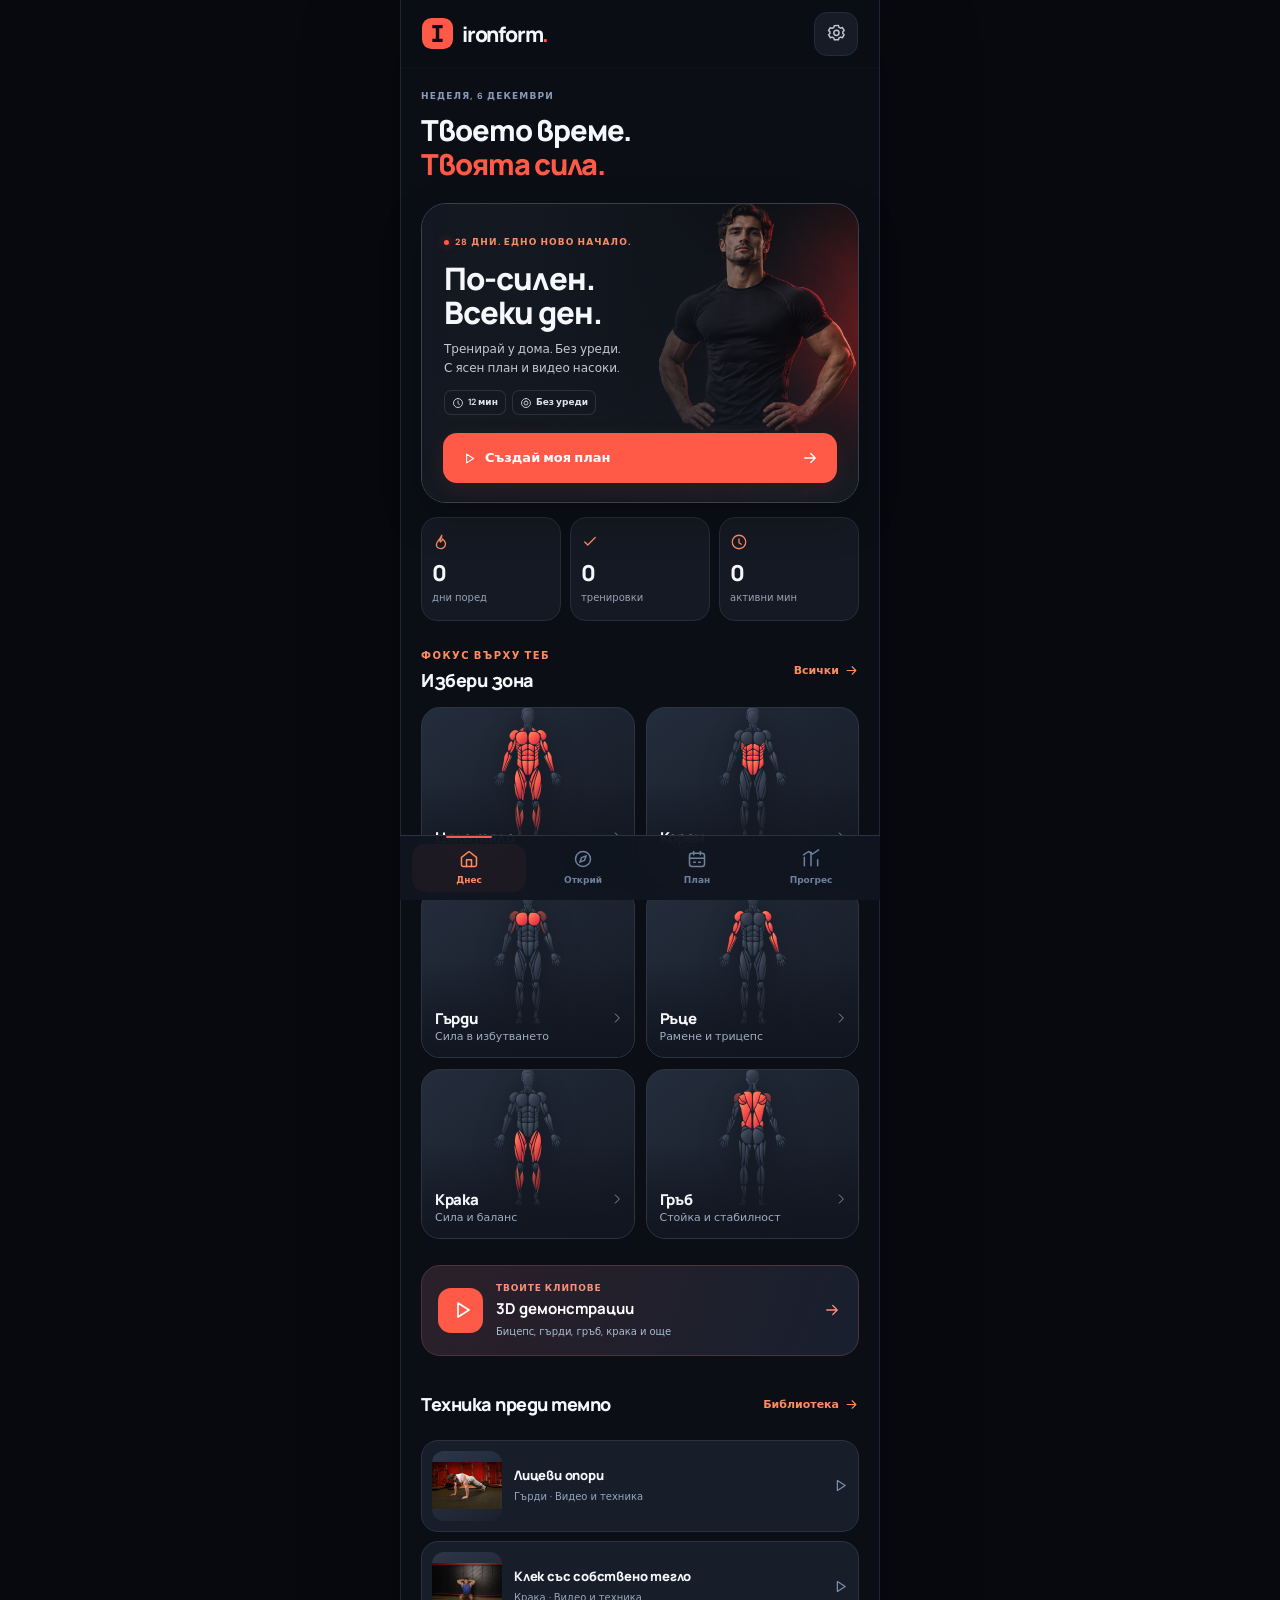
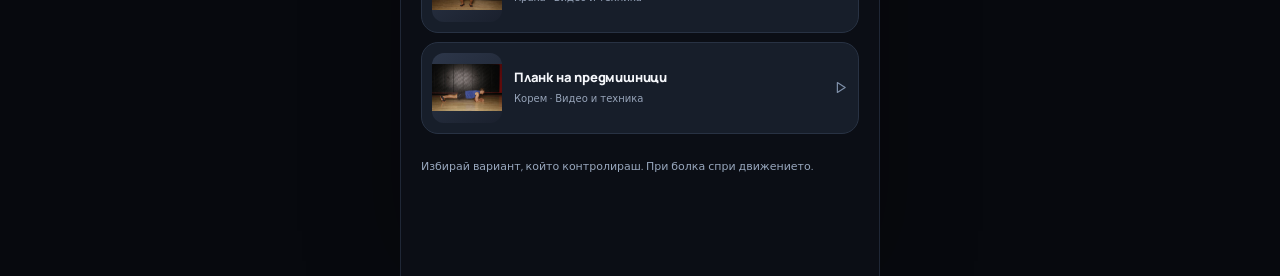
==== commit 76b65201: "Restore original 3D exercise video library in mobile app" ====
--- a/index.html
+++ b/index.html
@@ -13,11 +13,12 @@
   <link rel="preconnect" href="https://fonts.gstatic.com" crossorigin>
   <link href="https://fonts.googleapis.com/css2?family=DM+Sans:wght@400;500;600;700&family=Manrope:wght@500;600;700;800&display=swap" rel="stylesheet">
   <link rel="icon" type="image/svg+xml" href="data:image/svg+xml,%3Csvg xmlns='http://www.w3.org/2000/svg' viewBox='0 0 64 64'%3E%3Crect width='64' height='64' rx='17' fill='%23ff5947'/%3E%3Cpath d='M22 15h20v7h-6v20h6v7H22v-7h6V22h-6z' fill='%230b0e15'/%3E%3C/svg%3E">
-  <link rel="stylesheet" href="styles.css?v=premium-v1">
-  <script defer src="anatomy.js?v=premium-v1"></script>
-  <script defer src="exercise-data.js?v=premium-v1"></script>
-  <script defer src="media-data.js?v=premium-v1"></script>
-  <script defer src="premium.js?v=premium-v1"></script>
+  <link rel="stylesheet" href="styles.css?v=premium-v2">
+  <script defer src="anatomy.js?v=premium-v2"></script>
+  <script defer src="exercise-data.js?v=premium-v2"></script>
+  <script defer src="media-data.js?v=premium-v2"></script>
+  <script defer src="legacy-media.js?v=premium-v2"></script>
+  <script defer src="premium.js?v=premium-v2"></script>
 </head>
 <body>
   <div class="app-shell">
--- a/styles.css
+++ b/styles.css
@@ -12,3 +12,7 @@
 .hero-card{background-image:linear-gradient(90deg,rgba(14,17,25,.95) 0%,rgba(14,17,25,.65) 38%,rgba(14,17,25,.05) 100%),url(assets/hero.webp);background-size:cover;background-position:center}.hero-copy{position:relative;z-index:2;max-width:69%}.hero-card>.btn{z-index:3}.anatomy-svg,.muscle-atlas{width:100%;height:100%;display:block}.page-head{display:block}.page-eyebrow{margin-bottom:10px}
 
 .end-session{display:flex;margin:20px auto 0;color:#a6afbd;min-height:44px}.image-fallback>svg{height:100%;max-height:220px}.footnote{color:#98a7bd;font-size:11px}.focus-meta{font-size:11px}
+
+/* Original 3D motion library */
+.catalog-tabs{display:grid;grid-template-columns:1fr 1fr;gap:4px;margin:18px 0 16px;padding:4px;border:1px solid #303d52;border-radius:14px;background:#151b29}.catalog-tabs button{min-height:44px;border:0;border-radius:10px;background:transparent;color:#aabbd4;font:700 12px Manrope,sans-serif}.catalog-tabs button.selected{background:#28374d;color:#fff;box-shadow:0 4px 12px #0003}.legacy-promo{display:flex;align-items:center;gap:13px;width:100%;margin:26px 0 22px;padding:16px;border:1px solid #4b343b;border-radius:19px;background:linear-gradient(110deg,#2b2029,#181f2e);color:#fff;text-align:left;cursor:pointer}.legacy-promo-icon{display:grid;place-items:center;flex:0 0 45px;height:45px;border-radius:13px;background:#ff5947;color:white}.legacy-promo-icon svg{width:24px;height:24px}.legacy-promo span:nth-child(2){display:flex;flex:1;flex-direction:column;gap:3px}.legacy-promo small{font-size:9px;letter-spacing:.1em;color:#fa8f7b;font-weight:800}.legacy-promo strong{font-size:15px;font-family:Manrope,sans-serif}.legacy-promo em{font-size:10px;font-style:normal;color:#a8bbd1}.legacy-promo>.icon{width:20px;color:#ff8b78}.legacy-tile .exercise-tile-media{background:#1a2433}.legacy-tile .exercise-tile-media img{object-fit:contain;background:#151b24}.legacy-more{margin:20px 0}.legacy-stage video{width:100%;height:100%;object-fit:contain;background:#080b10}.legacy-stage{background:#080b10}
+.legacy-video-error{padding:12px 20px;color:#ffc4b6;background:#442b2e;font-size:12px}.legacy-video-error[hidden]{display:none}
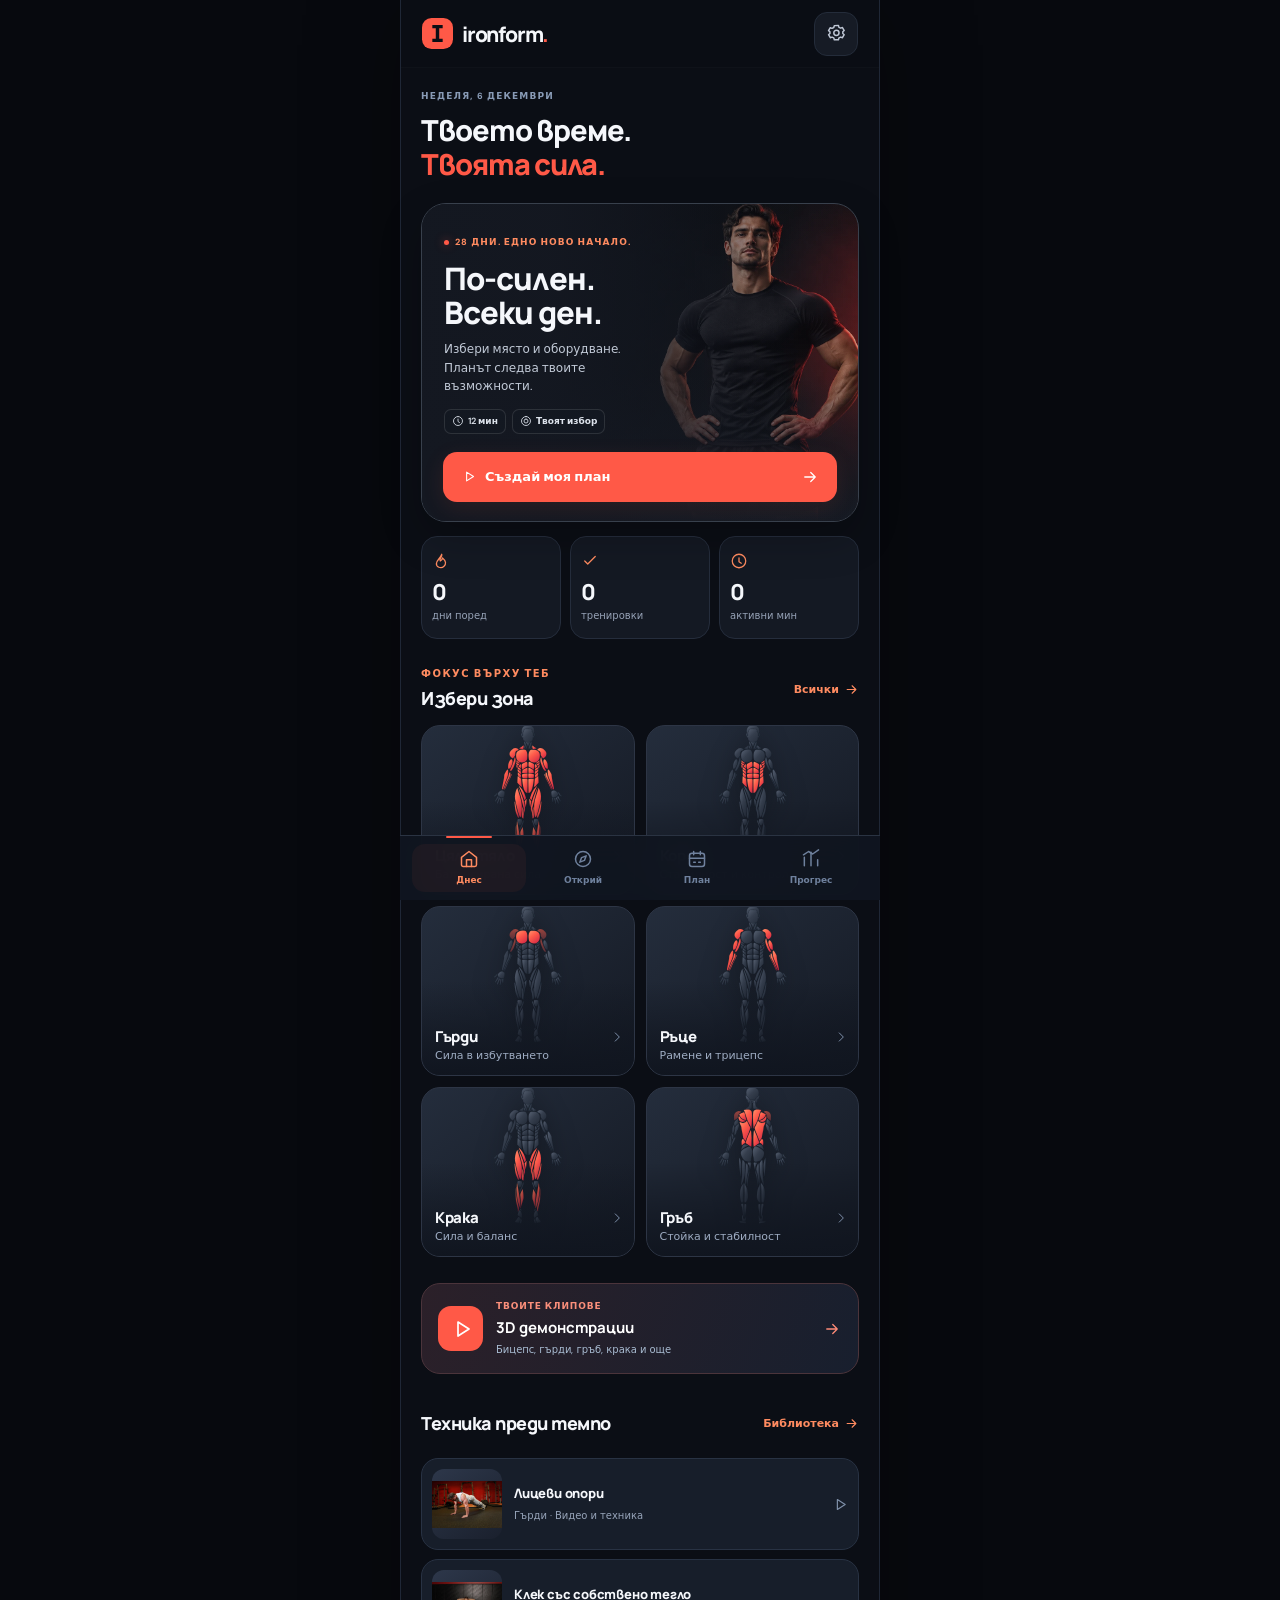
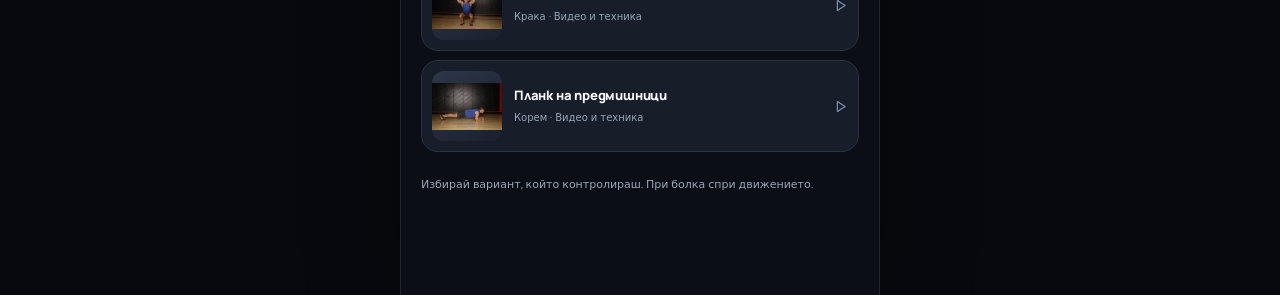
==== commit 6a7324cb: "Add equipment-aware workout plans and onboarding" ====
--- a/index.html
+++ b/index.html
@@ -5,7 +5,7 @@
   <meta name="viewport" content="width=device-width, initial-scale=1, viewport-fit=cover">
   <meta name="theme-color" content="#0b0e15">
   <meta name="color-scheme" content="dark">
-  <meta name="description" content="IronForm — персонален тренировъчен план у дома, видео техника и мускулни илюстрации. Тренирай с увереност, без уреди.">
+  <meta name="description" content="IronForm — персонален тренировъчен план у дома или в зала според наличните уреди, видео техника и мускулни илюстрации.">
   <meta name="apple-mobile-web-app-capable" content="yes">
   <meta name="apple-mobile-web-app-status-bar-style" content="black-translucent">
   <title>IronForm — Твоят тренировъчен ритъм</title>
@@ -13,12 +13,12 @@
   <link rel="preconnect" href="https://fonts.gstatic.com" crossorigin>
   <link href="https://fonts.googleapis.com/css2?family=DM+Sans:wght@400;500;600;700&family=Manrope:wght@500;600;700;800&display=swap" rel="stylesheet">
   <link rel="icon" type="image/svg+xml" href="data:image/svg+xml,%3Csvg xmlns='http://www.w3.org/2000/svg' viewBox='0 0 64 64'%3E%3Crect width='64' height='64' rx='17' fill='%23ff5947'/%3E%3Cpath d='M22 15h20v7h-6v20h6v7H22v-7h6V22h-6z' fill='%230b0e15'/%3E%3C/svg%3E">
-  <link rel="stylesheet" href="styles.css?v=premium-v2">
-  <script defer src="anatomy.js?v=premium-v2"></script>
-  <script defer src="exercise-data.js?v=premium-v2"></script>
-  <script defer src="media-data.js?v=premium-v2"></script>
-  <script defer src="legacy-media.js?v=premium-v2"></script>
-  <script defer src="premium.js?v=premium-v2"></script>
+  <link rel="stylesheet" href="styles.css?v=premium-v6">
+  <script defer src="anatomy.js?v=premium-v6"></script>
+  <script defer src="exercise-data.js?v=premium-v6"></script>
+  <script defer src="media-data.js?v=premium-v6"></script>
+  <script defer src="legacy-media.js?v=premium-v6"></script>
+  <script defer src="premium.js?v=premium-v6"></script>
 </head>
 <body>
   <div class="app-shell">
--- a/styles.css
+++ b/styles.css
@@ -16,3 +16,10 @@
 /* Original 3D motion library */
 .catalog-tabs{display:grid;grid-template-columns:1fr 1fr;gap:4px;margin:18px 0 16px;padding:4px;border:1px solid #303d52;border-radius:14px;background:#151b29}.catalog-tabs button{min-height:44px;border:0;border-radius:10px;background:transparent;color:#aabbd4;font:700 12px Manrope,sans-serif}.catalog-tabs button.selected{background:#28374d;color:#fff;box-shadow:0 4px 12px #0003}.legacy-promo{display:flex;align-items:center;gap:13px;width:100%;margin:26px 0 22px;padding:16px;border:1px solid #4b343b;border-radius:19px;background:linear-gradient(110deg,#2b2029,#181f2e);color:#fff;text-align:left;cursor:pointer}.legacy-promo-icon{display:grid;place-items:center;flex:0 0 45px;height:45px;border-radius:13px;background:#ff5947;color:white}.legacy-promo-icon svg{width:24px;height:24px}.legacy-promo span:nth-child(2){display:flex;flex:1;flex-direction:column;gap:3px}.legacy-promo small{font-size:9px;letter-spacing:.1em;color:#fa8f7b;font-weight:800}.legacy-promo strong{font-size:15px;font-family:Manrope,sans-serif}.legacy-promo em{font-size:10px;font-style:normal;color:#a8bbd1}.legacy-promo>.icon{width:20px;color:#ff8b78}.legacy-tile .exercise-tile-media{background:#1a2433}.legacy-tile .exercise-tile-media img{object-fit:contain;background:#151b24}.legacy-more{margin:20px 0}.legacy-stage video{width:100%;height:100%;object-fit:contain;background:#080b10}.legacy-stage{background:#080b10}
 .legacy-video-error{padding:12px 20px;color:#ffc4b6;background:#442b2e;font-size:12px}.legacy-video-error[hidden]{display:none}
+
+.legacy-section{margin-top:25px;margin-bottom:12px}.legacy-section h2{font-size:15px}.legacy-tile .exercise-tile-media video{display:block;width:100%;height:100%;object-fit:contain;background:#101722;pointer-events:none}.legacy-tile .play-badge{background:#ff5947c9}.selected-focuses{margin:12px 0 20px;color:#ffaf9f;font-size:12px;font-weight:700;line-height:1.5}.option-grid-three{grid-template-columns:repeat(3,minmax(0,1fr))}.auto-video{position:relative;width:100%;height:100%;background:#080b10}.auto-video iframe{width:100%;height:100%;border:0}.auto-video .video-fallback-link{position:absolute;right:8px;bottom:5px;padding:4px 6px;border-radius:5px;background:#0a0d13bb;color:#d9e3f2;font-size:9px}
+
+.effort-feedback{width:100%;padding:15px;border:1px solid #35445a;border-radius:16px;background:#1b2636;text-align:left}.effort-feedback strong{font-size:14px}.effort-feedback p{margin:5px 0 12px;color:#a9b9d0;font-size:11px}.effort-options{display:grid;grid-template-columns:repeat(3,1fr);gap:7px}.effort-options button,.pain-option{min-height:42px;border:1px solid #3d4d63;border-radius:10px;background:#233149;color:#e5eefb;font-size:11px;font-weight:700}.effort-options button[aria-pressed="true"],.pain-option[aria-pressed="true"]{border-color:#ff715d;background:#653a3d;color:#fff}.pain-option{width:100%;margin-top:9px;background:transparent;color:#b9c9dd}.plan-summary h2,.program-card h3{overflow-wrap:anywhere}
+.plan-method{margin:16px 3px 18px;color:#98abc7;font-size:11px;line-height:1.65}
+/* Equipment-aware onboarding: compact, touch friendly, with visible selection state. */
+.venue-grid{display:grid;grid-template-columns:repeat(2,minmax(0,1fr));gap:10px;margin:14px 0 24px}.venue-grid .option-button{min-height:92px;align-items:flex-start;justify-content:center;padding:16px}.venue-grid .option-button strong{font-size:15px}.venue-grid .option-button small{line-height:1.35}.equipment-grid{display:grid;grid-template-columns:repeat(2,minmax(0,1fr));gap:10px;margin:15px 0}.equipment-card{position:relative;display:flex;align-items:center;gap:10px;min-height:72px;padding:12px;border:1px solid #354358;border-radius:15px;background:linear-gradient(145deg,#1d2635,#151c29);color:var(--ink);font:700 12px/1.35 var(--body);text-align:left;cursor:pointer;transition:background .18s,border-color .18s,transform .18s}.equipment-card:active{transform:scale(.98)}.equipment-card.selected{border-color:#ff806d;background:linear-gradient(145deg,#382a30,#211f2a);box-shadow:inset 0 0 0 1px #ff806d40}.equipment-card .equipment-mark{display:grid;place-items:center;flex:none;width:30px;height:30px;border-radius:10px;background:#344052;color:#bdcbe0}.equipment-card.selected .equipment-mark{background:#ff59472b;color:#ff9883}.equipment-card .equipment-mark .icon{width:17px;height:17px}.equipment-card strong{padding-right:13px}.equipment-card .option-check{position:absolute;right:8px;top:8px}.equipment-summary{display:flex;align-items:flex-start;gap:9px;padding:12px 13px;border:1px solid #405044;border-radius:13px;background:#192b29;color:#b8e2ca;font-size:11px;line-height:1.5}.equipment-summary .icon{width:15px;height:15px;flex:none}.setup-review{display:grid;gap:5px;margin-top:22px;padding:17px;border:1px solid #ff806d55;border-radius:17px;background:linear-gradient(140deg,#34252d,#18202e)}.setup-review>span{color:#ff9d83;font-size:9px;font-weight:800;letter-spacing:.13em}.setup-review strong{font:800 15px/1.35 var(--display)}.setup-review small{color:#a9b6ca;font-size:11px;line-height:1.5}.hero-badges span{max-width:100%;overflow-wrap:anywhere}.plan-summary .muted{overflow-wrap:anywhere}@media(max-width:370px){.equipment-grid{gap:7px}.equipment-card{padding:9px;font-size:11px;min-height:68px}.venue-grid .option-button{padding:10px}}
